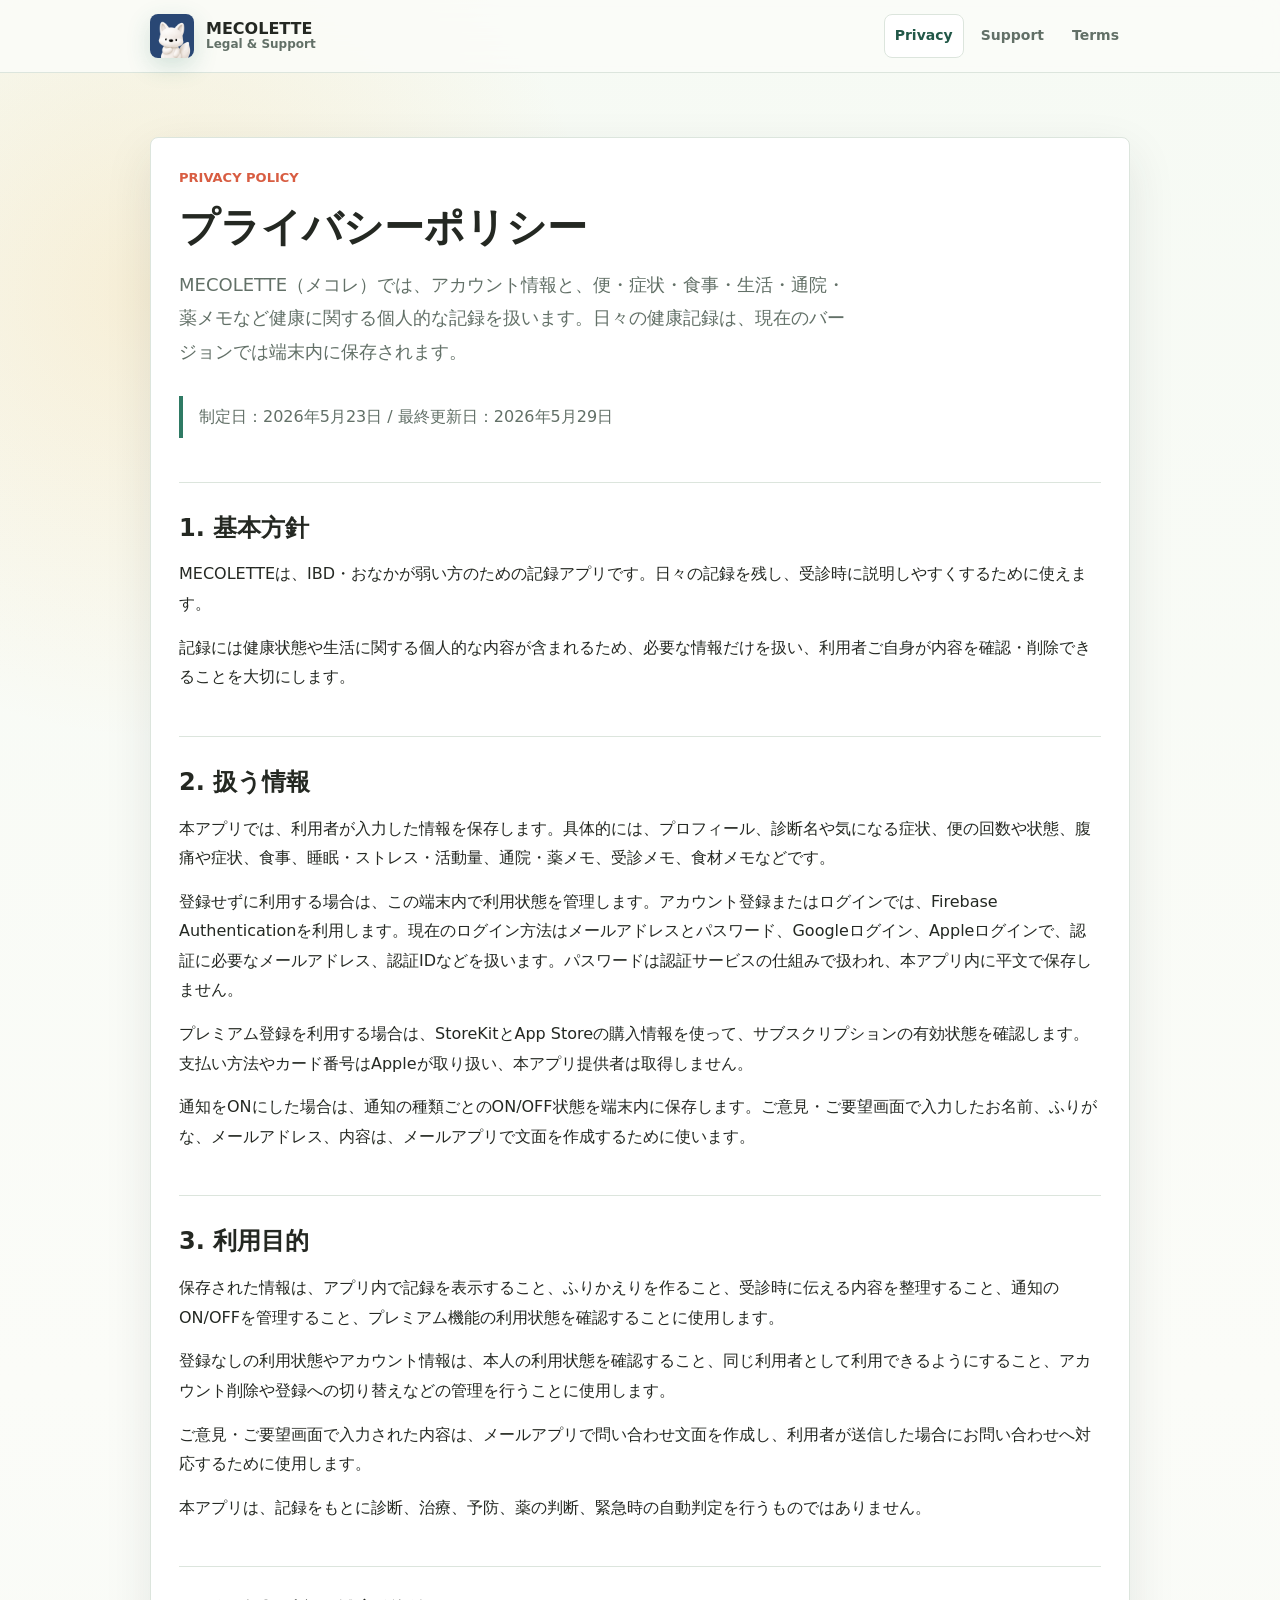
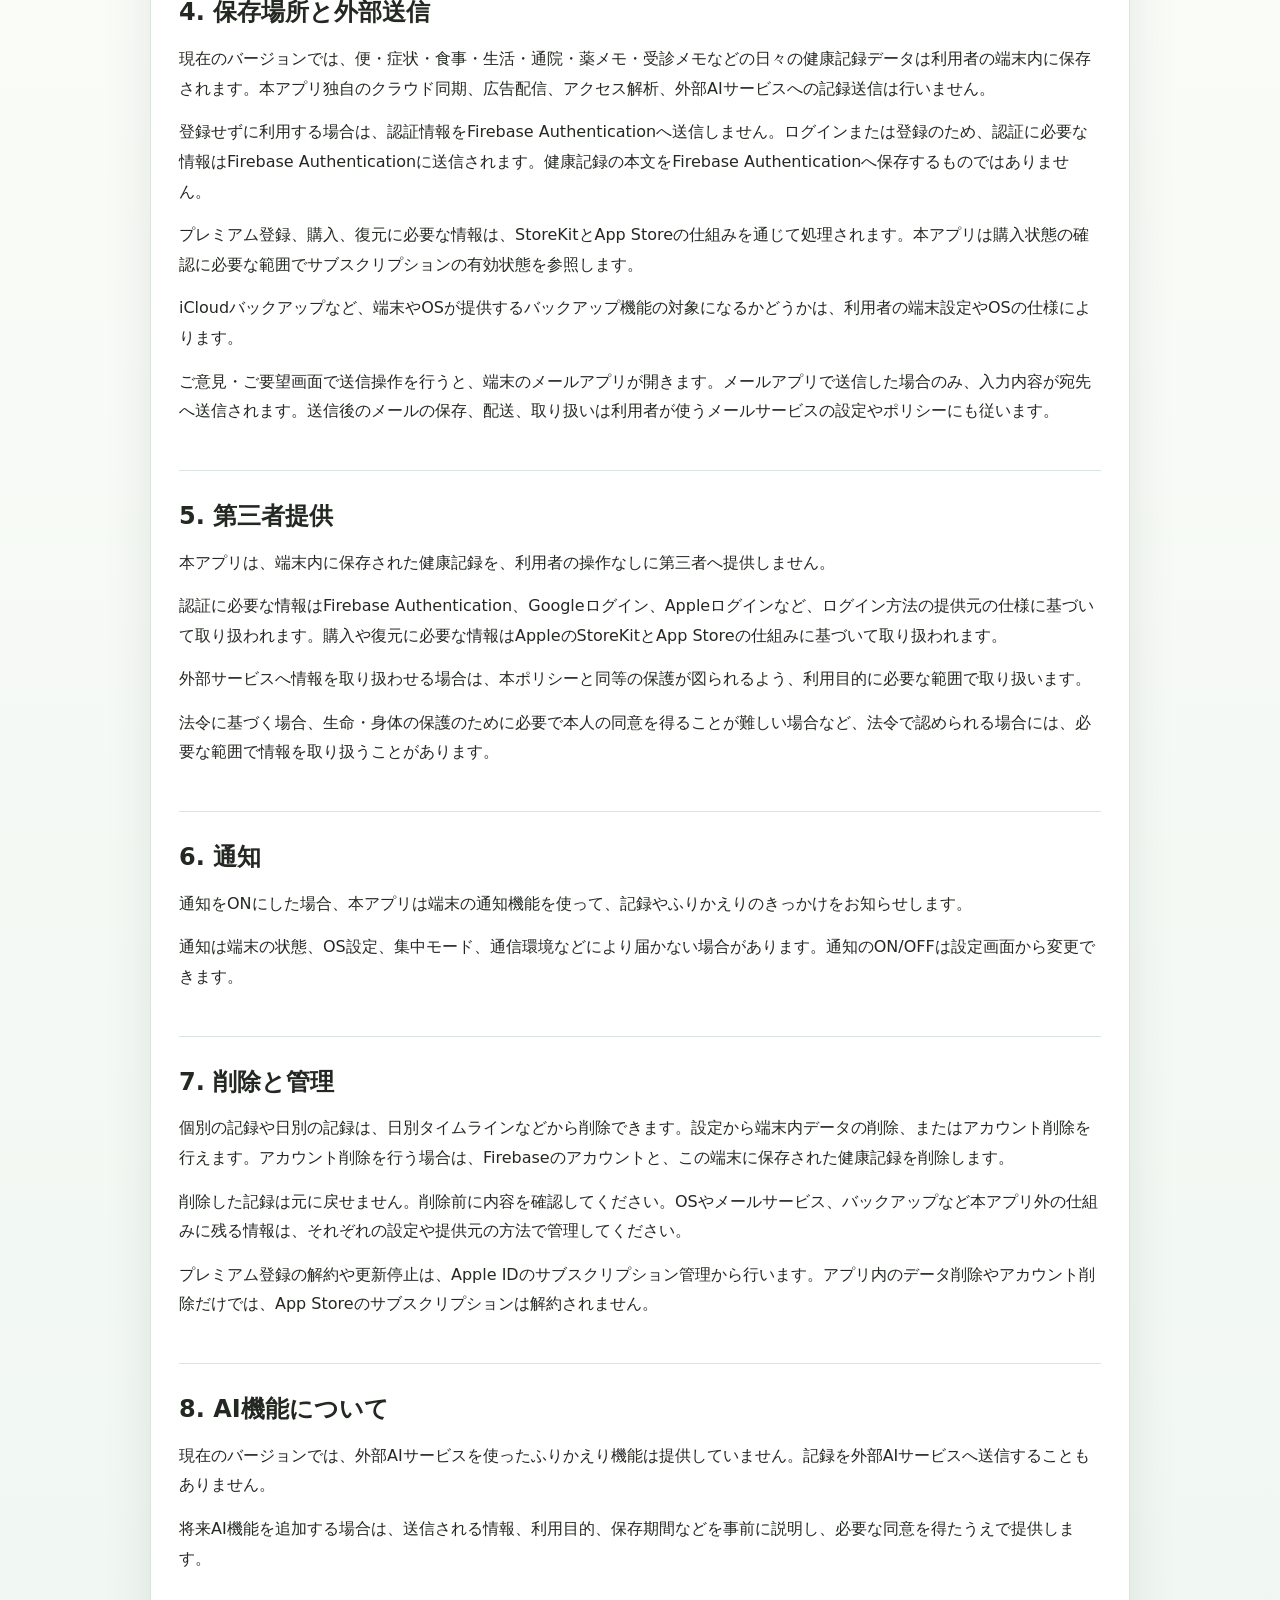
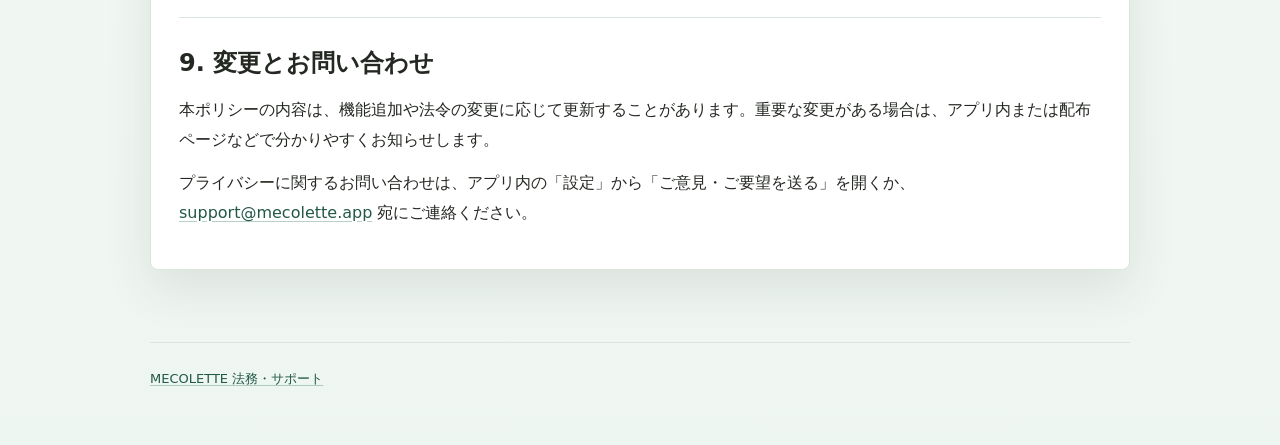
==== privacy/index.html @ 82820e7a "Add GitHub Pages legal site" ====
<!doctype html>
<html lang="ja">
  <head>
    <meta charset="utf-8">
    <meta name="viewport" content="width=device-width, initial-scale=1">
    <title>プライバシーポリシー | MECOLETTE</title>
    <meta name="description" content="MECOLETTEのプライバシーポリシーです。">
    <link rel="icon" href="../assets/app-icon.png">
    <link rel="apple-touch-icon" href="../assets/app-icon.png">
    <link rel="stylesheet" href="../assets/styles.css">
  </head>
  <body>
    <header class="site-header">
      <div class="site-header__inner">
        <a class="brand" href="../" aria-label="MECOLETTE 法務・サポート トップ">
          <img class="brand__icon" src="../assets/app-icon.png" alt="" width="44" height="44">
          <span class="brand__name">
            <span>MECOLETTE</span>
            <span class="brand__sub">Legal & Support</span>
          </span>
        </a>
        <nav class="nav" aria-label="主要ページ">
          <a href="../privacy/" aria-current="page">Privacy</a>
          <a href="../support/">Support</a>
          <a href="../terms/">Terms</a>
        </nav>
      </div>
    </header>

    <main class="page">
      <article class="panel">
        <p class="eyebrow">Privacy Policy</p>
        <h1>プライバシーポリシー</h1>
        <p class="lead">MECOLETTE（メコレ）では、アカウント情報と、便・症状・食事・生活・通院・薬メモなど健康に関する個人的な記録を扱います。日々の健康記録は、現在のバージョンでは端末内に保存されます。</p>
        <p class="meta">制定日：2026年5月23日 / 最終更新日：2026年5月29日</p>

        <h2>1. 基本方針</h2>
        <p>MECOLETTEは、IBD・おなかが弱い方のための記録アプリです。日々の記録を残し、受診時に説明しやすくするために使えます。</p>
        <p>記録には健康状態や生活に関する個人的な内容が含まれるため、必要な情報だけを扱い、利用者ご自身が内容を確認・削除できることを大切にします。</p>

        <h2>2. 扱う情報</h2>
        <p>本アプリでは、利用者が入力した情報を保存します。具体的には、プロフィール、診断名や気になる症状、便の回数や状態、腹痛や症状、食事、睡眠・ストレス・活動量、通院・薬メモ、受診メモ、食材メモなどです。</p>
        <p>登録せずに利用する場合は、この端末内で利用状態を管理します。アカウント登録またはログインでは、Firebase Authenticationを利用します。現在のログイン方法はメールアドレスとパスワード、Googleログイン、Appleログインで、認証に必要なメールアドレス、認証IDなどを扱います。パスワードは認証サービスの仕組みで扱われ、本アプリ内に平文で保存しません。</p>
        <p>プレミアム登録を利用する場合は、StoreKitとApp Storeの購入情報を使って、サブスクリプションの有効状態を確認します。支払い方法やカード番号はAppleが取り扱い、本アプリ提供者は取得しません。</p>
        <p>通知をONにした場合は、通知の種類ごとのON/OFF状態を端末内に保存します。ご意見・ご要望画面で入力したお名前、ふりがな、メールアドレス、内容は、メールアプリで文面を作成するために使います。</p>

        <h2>3. 利用目的</h2>
        <p>保存された情報は、アプリ内で記録を表示すること、ふりかえりを作ること、受診時に伝える内容を整理すること、通知のON/OFFを管理すること、プレミアム機能の利用状態を確認することに使用します。</p>
        <p>登録なしの利用状態やアカウント情報は、本人の利用状態を確認すること、同じ利用者として利用できるようにすること、アカウント削除や登録への切り替えなどの管理を行うことに使用します。</p>
        <p>ご意見・ご要望画面で入力された内容は、メールアプリで問い合わせ文面を作成し、利用者が送信した場合にお問い合わせへ対応するために使用します。</p>
        <p>本アプリは、記録をもとに診断、治療、予防、薬の判断、緊急時の自動判定を行うものではありません。</p>

        <h2>4. 保存場所と外部送信</h2>
        <p>現在のバージョンでは、便・症状・食事・生活・通院・薬メモ・受診メモなどの日々の健康記録データは利用者の端末内に保存されます。本アプリ独自のクラウド同期、広告配信、アクセス解析、外部AIサービスへの記録送信は行いません。</p>
        <p>登録せずに利用する場合は、認証情報をFirebase Authenticationへ送信しません。ログインまたは登録のため、認証に必要な情報はFirebase Authenticationに送信されます。健康記録の本文をFirebase Authenticationへ保存するものではありません。</p>
        <p>プレミアム登録、購入、復元に必要な情報は、StoreKitとApp Storeの仕組みを通じて処理されます。本アプリは購入状態の確認に必要な範囲でサブスクリプションの有効状態を参照します。</p>
        <p>iCloudバックアップなど、端末やOSが提供するバックアップ機能の対象になるかどうかは、利用者の端末設定やOSの仕様によります。</p>
        <p>ご意見・ご要望画面で送信操作を行うと、端末のメールアプリが開きます。メールアプリで送信した場合のみ、入力内容が宛先へ送信されます。送信後のメールの保存、配送、取り扱いは利用者が使うメールサービスの設定やポリシーにも従います。</p>

        <h2>5. 第三者提供</h2>
        <p>本アプリは、端末内に保存された健康記録を、利用者の操作なしに第三者へ提供しません。</p>
        <p>認証に必要な情報はFirebase Authentication、Googleログイン、Appleログインなど、ログイン方法の提供元の仕様に基づいて取り扱われます。購入や復元に必要な情報はAppleのStoreKitとApp Storeの仕組みに基づいて取り扱われます。</p>
        <p>外部サービスへ情報を取り扱わせる場合は、本ポリシーと同等の保護が図られるよう、利用目的に必要な範囲で取り扱います。</p>
        <p>法令に基づく場合、生命・身体の保護のために必要で本人の同意を得ることが難しい場合など、法令で認められる場合には、必要な範囲で情報を取り扱うことがあります。</p>

        <h2>6. 通知</h2>
        <p>通知をONにした場合、本アプリは端末の通知機能を使って、記録やふりかえりのきっかけをお知らせします。</p>
        <p>通知は端末の状態、OS設定、集中モード、通信環境などにより届かない場合があります。通知のON/OFFは設定画面から変更できます。</p>

        <h2>7. 削除と管理</h2>
        <p>個別の記録や日別の記録は、日別タイムラインなどから削除できます。設定から端末内データの削除、またはアカウント削除を行えます。アカウント削除を行う場合は、Firebaseのアカウントと、この端末に保存された健康記録を削除します。</p>
        <p>削除した記録は元に戻せません。削除前に内容を確認してください。OSやメールサービス、バックアップなど本アプリ外の仕組みに残る情報は、それぞれの設定や提供元の方法で管理してください。</p>
        <p>プレミアム登録の解約や更新停止は、Apple IDのサブスクリプション管理から行います。アプリ内のデータ削除やアカウント削除だけでは、App Storeのサブスクリプションは解約されません。</p>

        <h2>8. AI機能について</h2>
        <p>現在のバージョンでは、外部AIサービスを使ったふりかえり機能は提供していません。記録を外部AIサービスへ送信することもありません。</p>
        <p>将来AI機能を追加する場合は、送信される情報、利用目的、保存期間などを事前に説明し、必要な同意を得たうえで提供します。</p>

        <h2>9. 変更とお問い合わせ</h2>
        <p>本ポリシーの内容は、機能追加や法令の変更に応じて更新することがあります。重要な変更がある場合は、アプリ内または配布ページなどで分かりやすくお知らせします。</p>
        <p>プライバシーに関するお問い合わせは、アプリ内の「設定」から「ご意見・ご要望を送る」を開くか、<a href="mailto:support@mecolette.app">support@mecolette.app</a> 宛にご連絡ください。</p>
      </article>
    </main>

    <footer class="site-footer">
      <p><a href="../">MECOLETTE 法務・サポート</a></p>
    </footer>
  </body>
</html>
---- assets/styles.css ----
:root {
  color-scheme: light;
  --ink: #242822;
  --muted: #627067;
  --paper: #fbfcf8;
  --panel: #ffffff;
  --line: #dce5dd;
  --brand: #2f7a64;
  --brand-dark: #225848;
  --accent: #d85d42;
  --sun: #f5b84b;
  --shadow: 0 18px 48px rgba(35, 53, 45, 0.1);
  --radius: 8px;
}

* {
  box-sizing: border-box;
}

html {
  scroll-behavior: smooth;
}

body {
  margin: 0;
  background:
    radial-gradient(circle at 12% 8%, rgba(245, 184, 75, 0.18), transparent 28rem),
    linear-gradient(180deg, #f6faf4 0%, var(--paper) 38%, #eef6f1 100%);
  color: var(--ink);
  font-family: ui-rounded, "Hiragino Sans", "Yu Gothic", "Yu Gothic UI", system-ui, sans-serif;
  font-size: 16px;
  line-height: 1.85;
  letter-spacing: 0;
}

a {
  color: var(--brand-dark);
  text-decoration-color: rgba(47, 122, 100, 0.35);
  text-underline-offset: 0.18em;
}

a:hover {
  color: var(--accent);
}

.site-header {
  border-bottom: 1px solid var(--line);
  background: rgba(251, 252, 248, 0.86);
  backdrop-filter: blur(16px);
  position: sticky;
  top: 0;
  z-index: 10;
}

.site-header__inner,
.page,
.site-footer {
  width: min(100% - 32px, 980px);
  margin: 0 auto;
}

.site-header__inner {
  display: flex;
  min-height: 72px;
  align-items: center;
  justify-content: space-between;
  gap: 24px;
}

.brand {
  display: inline-flex;
  align-items: center;
  gap: 12px;
  color: var(--ink);
  font-weight: 800;
  text-decoration: none;
}

.brand__icon {
  width: 44px;
  height: 44px;
  border-radius: var(--radius);
  box-shadow: 0 8px 24px rgba(47, 122, 100, 0.2);
}

.brand__name {
  display: grid;
  gap: 0;
  line-height: 1.15;
}

.brand__sub {
  color: var(--muted);
  font-size: 12px;
  font-weight: 700;
}

.nav {
  display: flex;
  flex-wrap: wrap;
  gap: 6px;
  justify-content: flex-end;
}

.nav a {
  border: 1px solid transparent;
  border-radius: var(--radius);
  color: var(--muted);
  font-size: 14px;
  font-weight: 700;
  padding: 8px 10px;
  text-decoration: none;
}

.nav a[aria-current="page"],
.nav a:hover {
  background: #ffffff;
  border-color: var(--line);
  color: var(--brand-dark);
}

.page {
  padding: 64px 0 72px;
}

.hero {
  display: grid;
  grid-template-columns: 1fr minmax(180px, 240px);
  gap: 32px;
  align-items: center;
  margin-bottom: 44px;
}

.eyebrow {
  color: var(--accent);
  font-size: 13px;
  font-weight: 800;
  margin: 0 0 12px;
  text-transform: uppercase;
}

h1 {
  color: var(--ink);
  font-size: 40px;
  line-height: 1.25;
  margin: 0 0 16px;
}

h2 {
  border-top: 1px solid var(--line);
  font-size: 24px;
  line-height: 1.45;
  margin: 44px 0 14px;
  padding-top: 28px;
}

h3 {
  font-size: 18px;
  margin: 28px 0 8px;
}

p {
  margin: 0 0 14px;
}

ul {
  margin: 0 0 18px;
  padding-left: 1.3em;
}

li + li {
  margin-top: 8px;
}

.lead {
  color: var(--muted);
  font-size: 18px;
  max-width: 42rem;
}

.hero__image {
  background: linear-gradient(135deg, #ffffff, #e8f4ec);
  border: 1px solid var(--line);
  border-radius: var(--radius);
  box-shadow: var(--shadow);
  display: grid;
  min-height: 240px;
  place-items: center;
}

.hero__image img {
  height: auto;
  width: min(74%, 180px);
}

.panel {
  background: var(--panel);
  border: 1px solid var(--line);
  border-radius: var(--radius);
  box-shadow: var(--shadow);
  padding: 28px;
}

.link-grid {
  display: grid;
  gap: 14px;
  grid-template-columns: repeat(3, minmax(0, 1fr));
  margin-top: 28px;
}

.link-tile {
  background: #ffffff;
  border: 1px solid var(--line);
  border-radius: var(--radius);
  color: var(--ink);
  display: block;
  min-height: 132px;
  padding: 20px;
  text-decoration: none;
}

.link-tile strong {
  display: block;
  font-size: 18px;
  margin-bottom: 8px;
}

.link-tile span {
  color: var(--muted);
  display: block;
  font-size: 14px;
}

.meta {
  border-left: 4px solid var(--brand);
  color: var(--muted);
  margin: 28px 0;
  padding: 6px 0 6px 16px;
}

.notice {
  background: #fff8e9;
  border: 1px solid #f2d798;
  border-radius: var(--radius);
  padding: 18px;
}

.site-footer {
  border-top: 1px solid var(--line);
  color: var(--muted);
  font-size: 13px;
  padding: 24px 0 40px;
}

@media (max-width: 760px) {
  .site-header__inner {
    align-items: flex-start;
    flex-direction: column;
    gap: 10px;
    padding: 14px 0;
  }

  .nav {
    justify-content: flex-start;
  }

  .page {
    padding-top: 40px;
  }

  .hero {
    grid-template-columns: 1fr;
  }

  .hero__image {
    min-height: 170px;
  }

  h1 {
    font-size: 32px;
  }

  .link-grid {
    grid-template-columns: 1fr;
  }

  .panel {
    padding: 22px;
  }
}
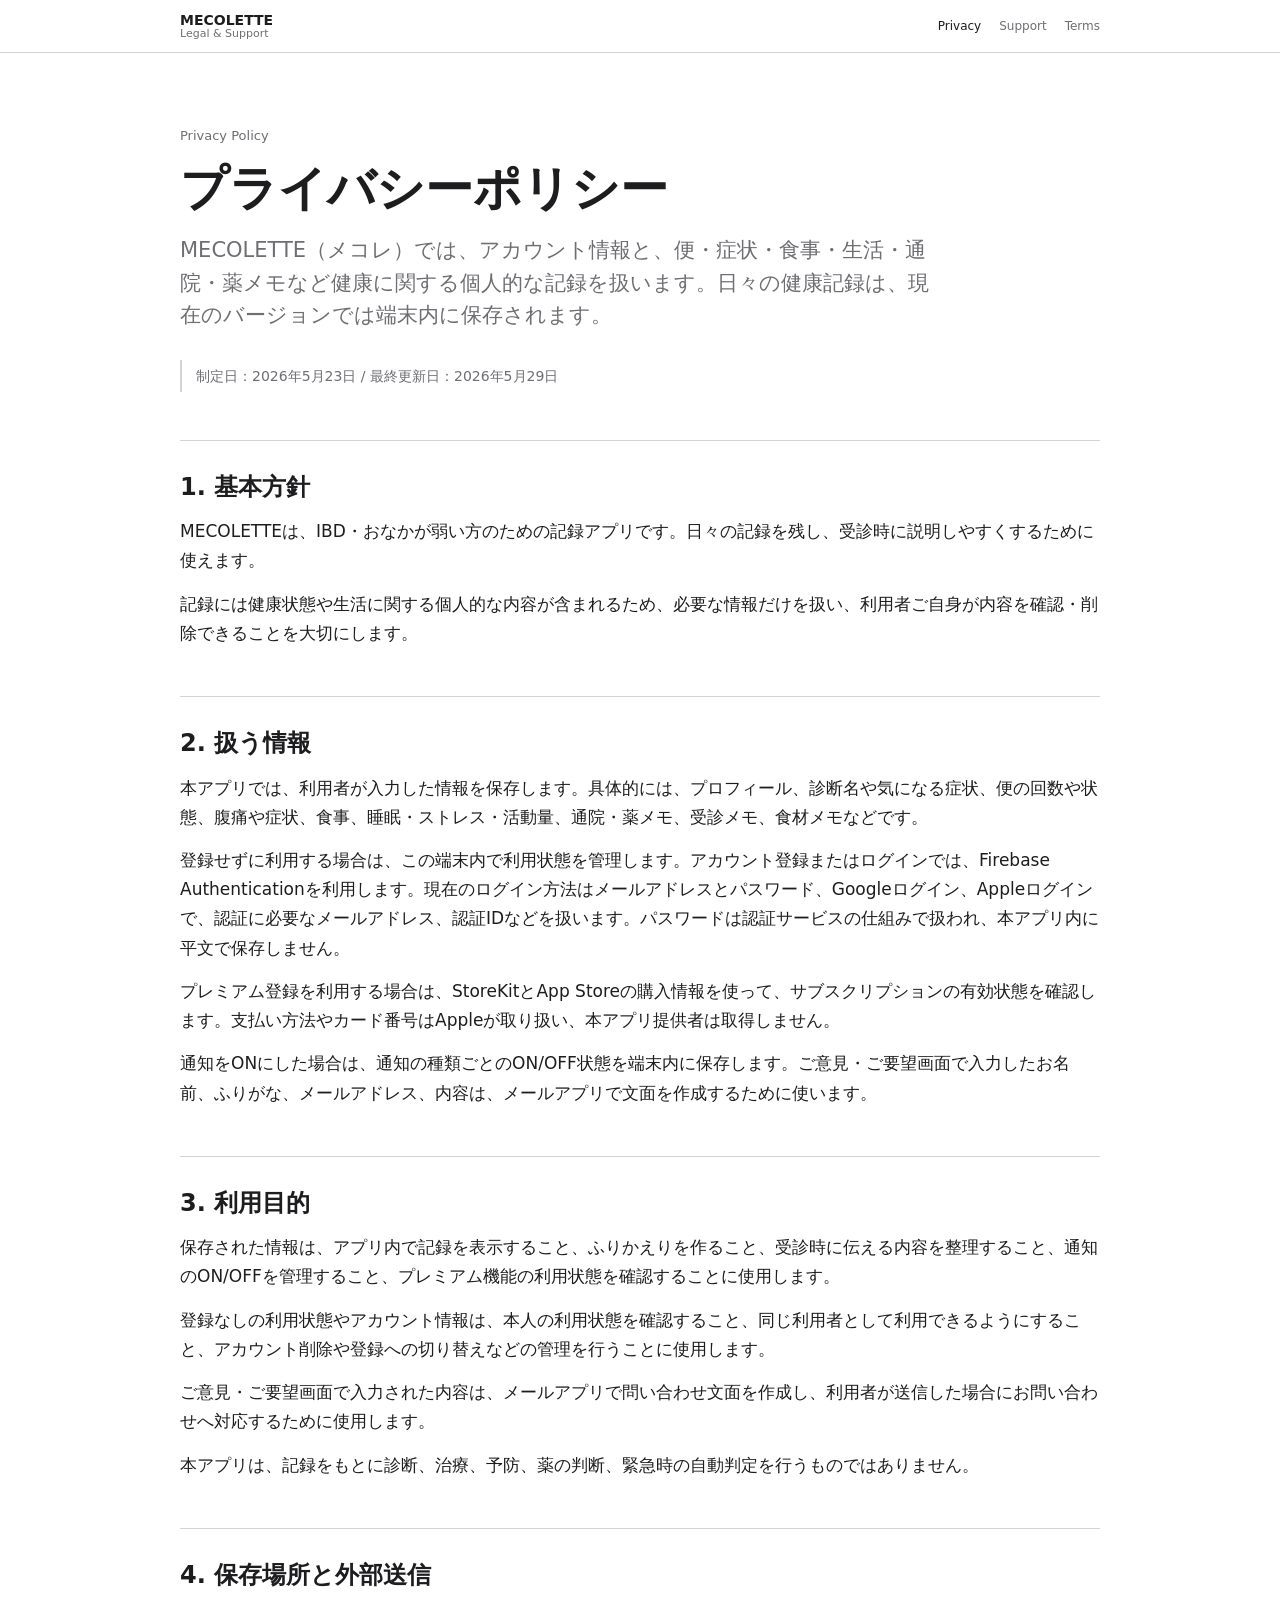
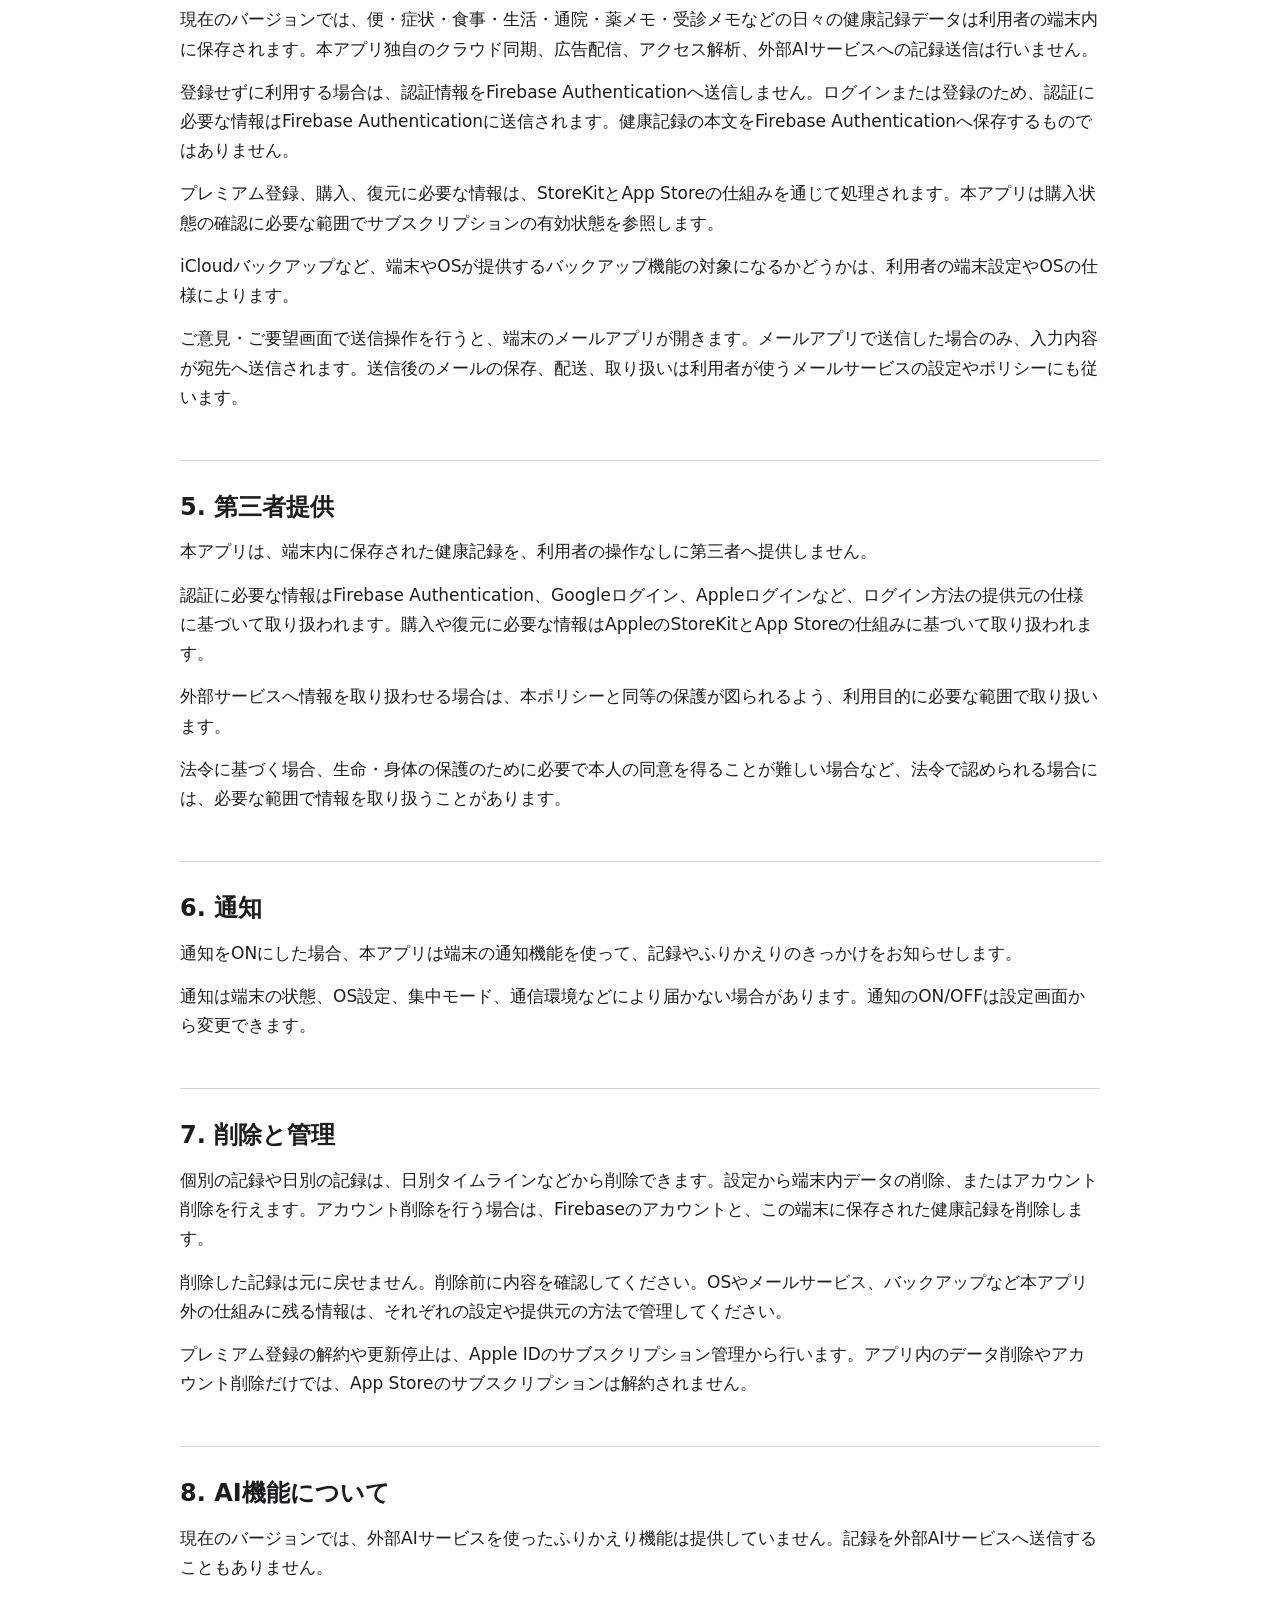
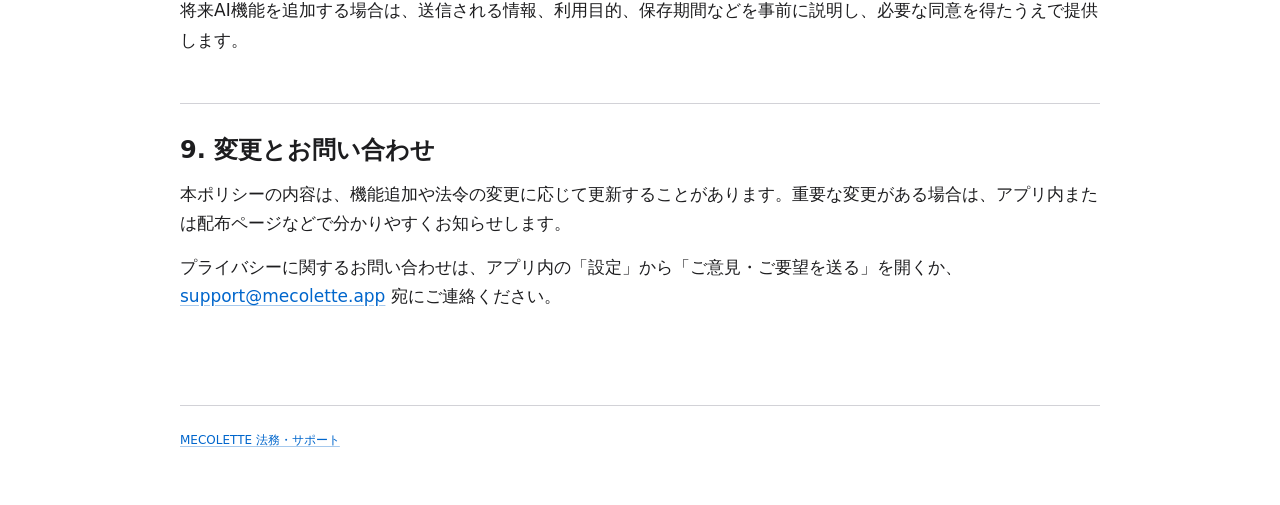
==== commit 4c7e8710: "Simplify legal site design" ====
--- a/privacy/index.html
+++ b/privacy/index.html
@@ -13,7 +13,6 @@
     <header class="site-header">
       <div class="site-header__inner">
         <a class="brand" href="../" aria-label="MECOLETTE 法務・サポート トップ">
-          <img class="brand__icon" src="../assets/app-icon.png" alt="" width="44" height="44">
           <span class="brand__name">
             <span>MECOLETTE</span>
             <span class="brand__sub">Legal & Support</span>
--- a/assets/styles.css
+++ b/assets/styles.css
@@ -1,16 +1,12 @@
 :root {
   color-scheme: light;
-  --ink: #242822;
-  --muted: #627067;
-  --paper: #fbfcf8;
-  --panel: #ffffff;
-  --line: #dce5dd;
-  --brand: #2f7a64;
-  --brand-dark: #225848;
-  --accent: #d85d42;
-  --sun: #f5b84b;
-  --shadow: 0 18px 48px rgba(35, 53, 45, 0.1);
-  --radius: 8px;
+  --ink: #1d1d1f;
+  --muted: #6e6e73;
+  --canvas: #ffffff;
+  --canvas-soft: #f5f5f7;
+  --line: #d2d2d7;
+  --link: #0066cc;
+  --radius: 12px;
 }
 
 * {
@@ -23,30 +19,28 @@
 
 body {
   margin: 0;
-  background:
-    radial-gradient(circle at 12% 8%, rgba(245, 184, 75, 0.18), transparent 28rem),
-    linear-gradient(180deg, #f6faf4 0%, var(--paper) 38%, #eef6f1 100%);
-  color: var(--ink);
-  font-family: ui-rounded, "Hiragino Sans", "Yu Gothic", "Yu Gothic UI", system-ui, sans-serif;
-  font-size: 16px;
-  line-height: 1.85;
+  background: var(--canvas);
+  color: var(--ink);
+  font-family: -apple-system, BlinkMacSystemFont, "Hiragino Sans", "Yu Gothic", "Yu Gothic UI", system-ui, sans-serif;
+  font-size: 17px;
+  line-height: 1.72;
   letter-spacing: 0;
 }
 
 a {
-  color: var(--brand-dark);
-  text-decoration-color: rgba(47, 122, 100, 0.35);
+  color: var(--link);
+  text-decoration-color: rgba(0, 102, 204, 0.35);
   text-underline-offset: 0.18em;
 }
 
 a:hover {
-  color: var(--accent);
+  text-decoration-color: currentColor;
 }
 
 .site-header {
   border-bottom: 1px solid var(--line);
-  background: rgba(251, 252, 248, 0.86);
-  backdrop-filter: blur(16px);
+  background: rgba(255, 255, 255, 0.88);
+  backdrop-filter: saturate(180%) blur(20px);
   position: sticky;
   top: 0;
   z-index: 10;
@@ -55,32 +49,26 @@
 .site-header__inner,
 .page,
 .site-footer {
-  width: min(100% - 32px, 980px);
+  width: min(100% - 40px, 920px);
   margin: 0 auto;
 }
 
 .site-header__inner {
   display: flex;
-  min-height: 72px;
+  min-height: 52px;
   align-items: center;
   justify-content: space-between;
-  gap: 24px;
+  gap: 20px;
 }
 
 .brand {
   display: inline-flex;
   align-items: center;
-  gap: 12px;
-  color: var(--ink);
-  font-weight: 800;
+  gap: 10px;
+  color: var(--ink);
+  font-size: 14px;
+  font-weight: 600;
   text-decoration: none;
-}
-
-.brand__icon {
-  width: 44px;
-  height: 44px;
-  border-radius: var(--radius);
-  box-shadow: 0 8px 24px rgba(47, 122, 100, 0.2);
 }
 
 .brand__name {
@@ -91,71 +79,66 @@
 
 .brand__sub {
   color: var(--muted);
-  font-size: 12px;
-  font-weight: 700;
+  font-size: 11px;
+  font-weight: 400;
 }
 
 .nav {
   display: flex;
   flex-wrap: wrap;
-  gap: 6px;
+  gap: 18px;
   justify-content: flex-end;
 }
 
 .nav a {
-  border: 1px solid transparent;
-  border-radius: var(--radius);
-  color: var(--muted);
-  font-size: 14px;
-  font-weight: 700;
-  padding: 8px 10px;
+  color: var(--muted);
+  font-size: 12px;
+  font-weight: 400;
+  padding: 6px 0;
   text-decoration: none;
 }
 
 .nav a[aria-current="page"],
 .nav a:hover {
-  background: #ffffff;
-  border-color: var(--line);
-  color: var(--brand-dark);
+  color: var(--ink);
 }
 
 .page {
-  padding: 64px 0 72px;
+  padding: 72px 0 80px;
 }
 
 .hero {
-  display: grid;
-  grid-template-columns: 1fr minmax(180px, 240px);
-  gap: 32px;
-  align-items: center;
-  margin-bottom: 44px;
+  margin-bottom: 56px;
+  max-width: 760px;
 }
 
 .eyebrow {
-  color: var(--accent);
+  color: var(--muted);
   font-size: 13px;
-  font-weight: 800;
-  margin: 0 0 12px;
-  text-transform: uppercase;
+  font-weight: 400;
+  margin: 0 0 14px;
 }
 
 h1 {
   color: var(--ink);
-  font-size: 40px;
-  line-height: 1.25;
-  margin: 0 0 16px;
+  font-size: 48px;
+  font-weight: 600;
+  line-height: 1.14;
+  margin: 0 0 18px;
 }
 
 h2 {
   border-top: 1px solid var(--line);
   font-size: 24px;
-  line-height: 1.45;
-  margin: 44px 0 14px;
-  padding-top: 28px;
+  font-weight: 600;
+  line-height: 1.35;
+  margin: 48px 0 14px;
+  padding-top: 30px;
 }
 
 h3 {
   font-size: 18px;
+  font-weight: 600;
   margin: 28px 0 8px;
 }
 
@@ -174,54 +157,50 @@
 
 .lead {
   color: var(--muted);
-  font-size: 18px;
-  max-width: 42rem;
-}
-
-.hero__image {
-  background: linear-gradient(135deg, #ffffff, #e8f4ec);
-  border: 1px solid var(--line);
-  border-radius: var(--radius);
-  box-shadow: var(--shadow);
-  display: grid;
-  min-height: 240px;
-  place-items: center;
-}
-
-.hero__image img {
-  height: auto;
-  width: min(74%, 180px);
+  font-size: 21px;
+  line-height: 1.55;
+  max-width: 48rem;
 }
 
 .panel {
-  background: var(--panel);
-  border: 1px solid var(--line);
-  border-radius: var(--radius);
-  box-shadow: var(--shadow);
-  padding: 28px;
+  background: transparent;
+  border: 0;
+  border-radius: 0;
+  padding: 0;
 }
 
 .link-grid {
   display: grid;
-  gap: 14px;
+  gap: 0;
   grid-template-columns: repeat(3, minmax(0, 1fr));
-  margin-top: 28px;
+  border-bottom: 1px solid var(--line);
+  border-top: 1px solid var(--line);
+  margin: 40px 0 56px;
 }
 
 .link-tile {
-  background: #ffffff;
-  border: 1px solid var(--line);
-  border-radius: var(--radius);
+  background: transparent;
+  border-right: 1px solid var(--line);
   color: var(--ink);
   display: block;
-  min-height: 132px;
-  padding: 20px;
+  min-height: 136px;
+  padding: 22px 24px 24px 0;
   text-decoration: none;
+}
+
+.link-tile:last-child {
+  border-right: 0;
+  padding-left: 24px;
+}
+
+.link-tile + .link-tile {
+  padding-left: 24px;
 }
 
 .link-tile strong {
   display: block;
   font-size: 18px;
+  font-weight: 600;
   margin-bottom: 8px;
 }
 
@@ -229,26 +208,28 @@
   color: var(--muted);
   display: block;
   font-size: 14px;
+  line-height: 1.55;
 }
 
 .meta {
-  border-left: 4px solid var(--brand);
-  color: var(--muted);
-  margin: 28px 0;
-  padding: 6px 0 6px 16px;
+  border-left: 2px solid var(--line);
+  color: var(--muted);
+  font-size: 14px;
+  margin: 28px 0 36px;
+  padding: 4px 0 4px 14px;
 }
 
 .notice {
-  background: #fff8e9;
-  border: 1px solid #f2d798;
+  background: var(--canvas-soft);
+  border: 1px solid var(--line);
   border-radius: var(--radius);
-  padding: 18px;
+  padding: 20px 22px;
 }
 
 .site-footer {
   border-top: 1px solid var(--line);
   color: var(--muted);
-  font-size: 13px;
+  font-size: 12px;
   padding: 24px 0 40px;
 }
 
@@ -265,26 +246,40 @@
   }
 
   .page {
-    padding-top: 40px;
+    padding: 48px 0 64px;
   }
 
   .hero {
-    grid-template-columns: 1fr;
-  }
-
-  .hero__image {
-    min-height: 170px;
+    margin-bottom: 40px;
   }
 
   h1 {
-    font-size: 32px;
+    font-size: 34px;
+  }
+
+  .lead {
+    font-size: 18px;
   }
 
   .link-grid {
     grid-template-columns: 1fr;
+    margin-bottom: 44px;
+  }
+
+  .link-tile,
+  .link-tile + .link-tile,
+  .link-tile:last-child {
+    border-right: 0;
+    border-top: 1px solid var(--line);
+    min-height: auto;
+    padding: 20px 0;
+  }
+
+  .link-tile:first-child {
+    border-top: 0;
   }
 
   .panel {
-    padding: 22px;
-  }
-}
+    padding: 0;
+  }
+}
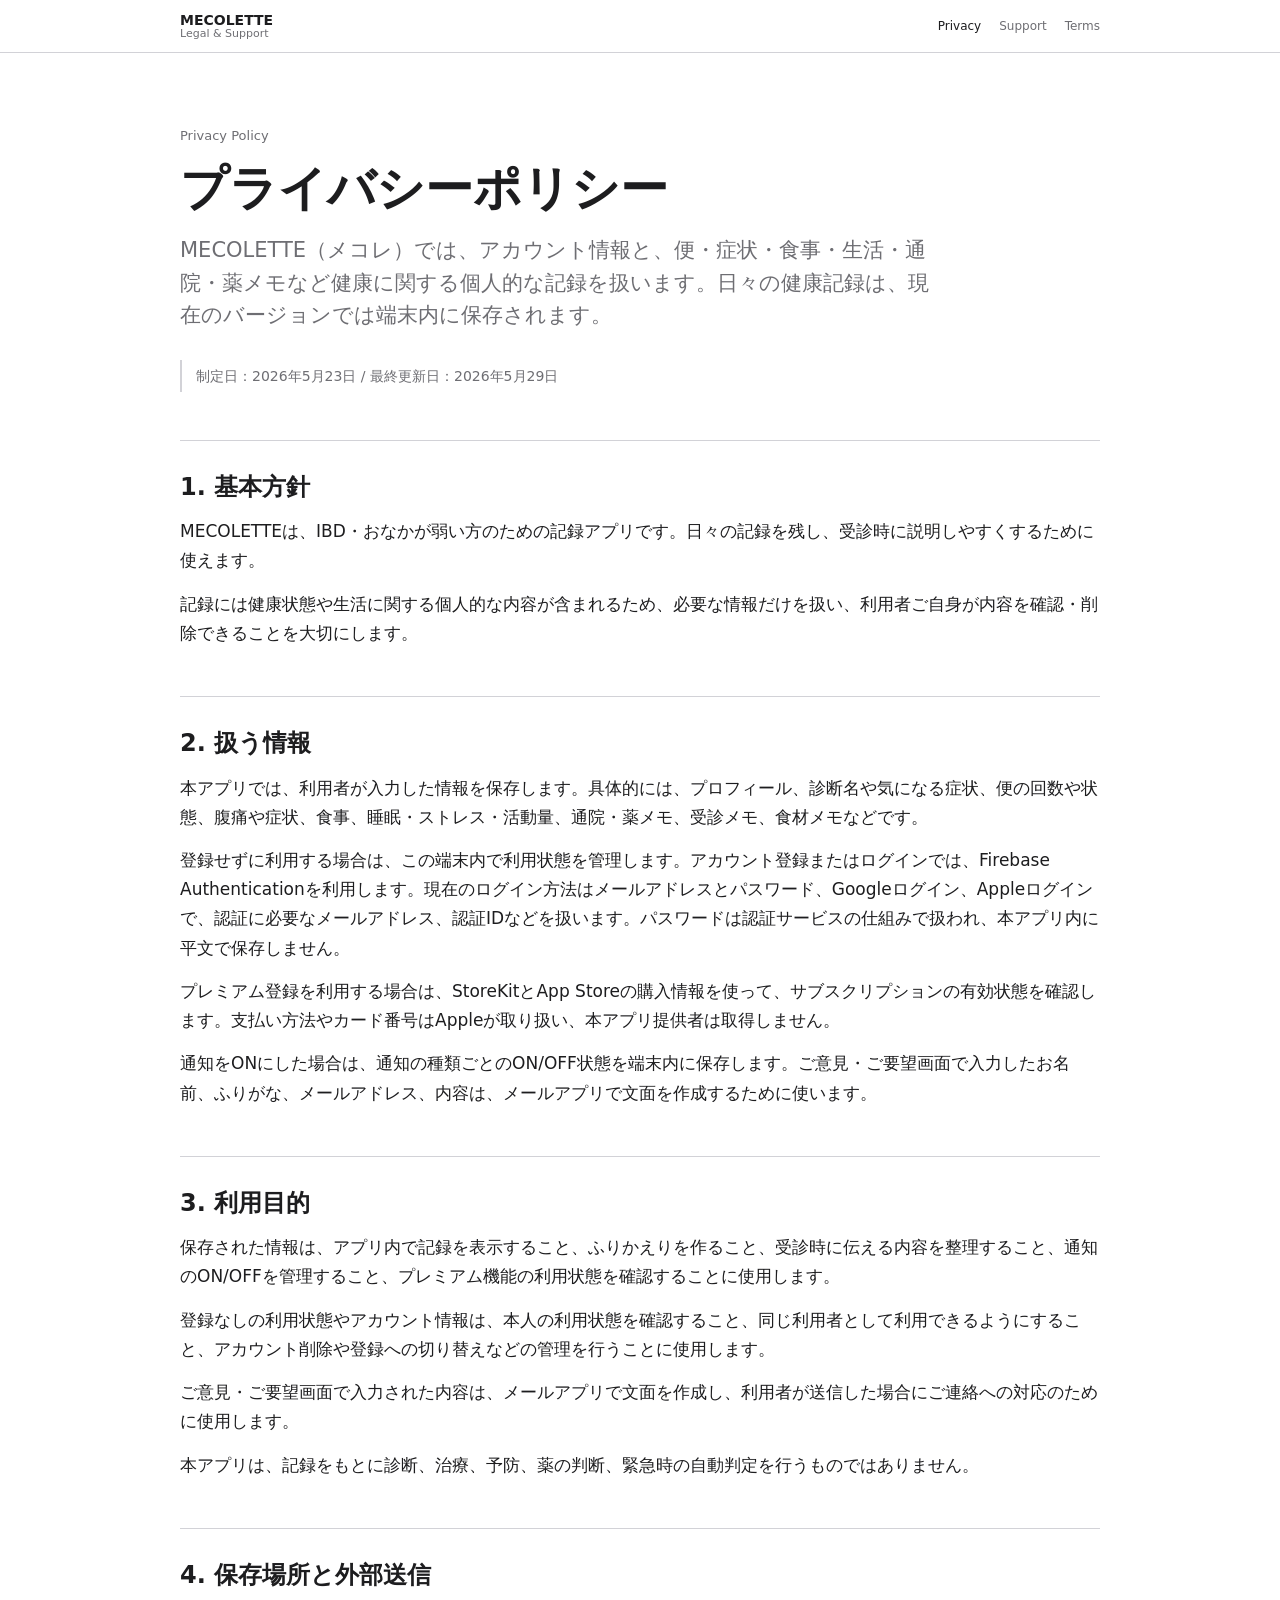
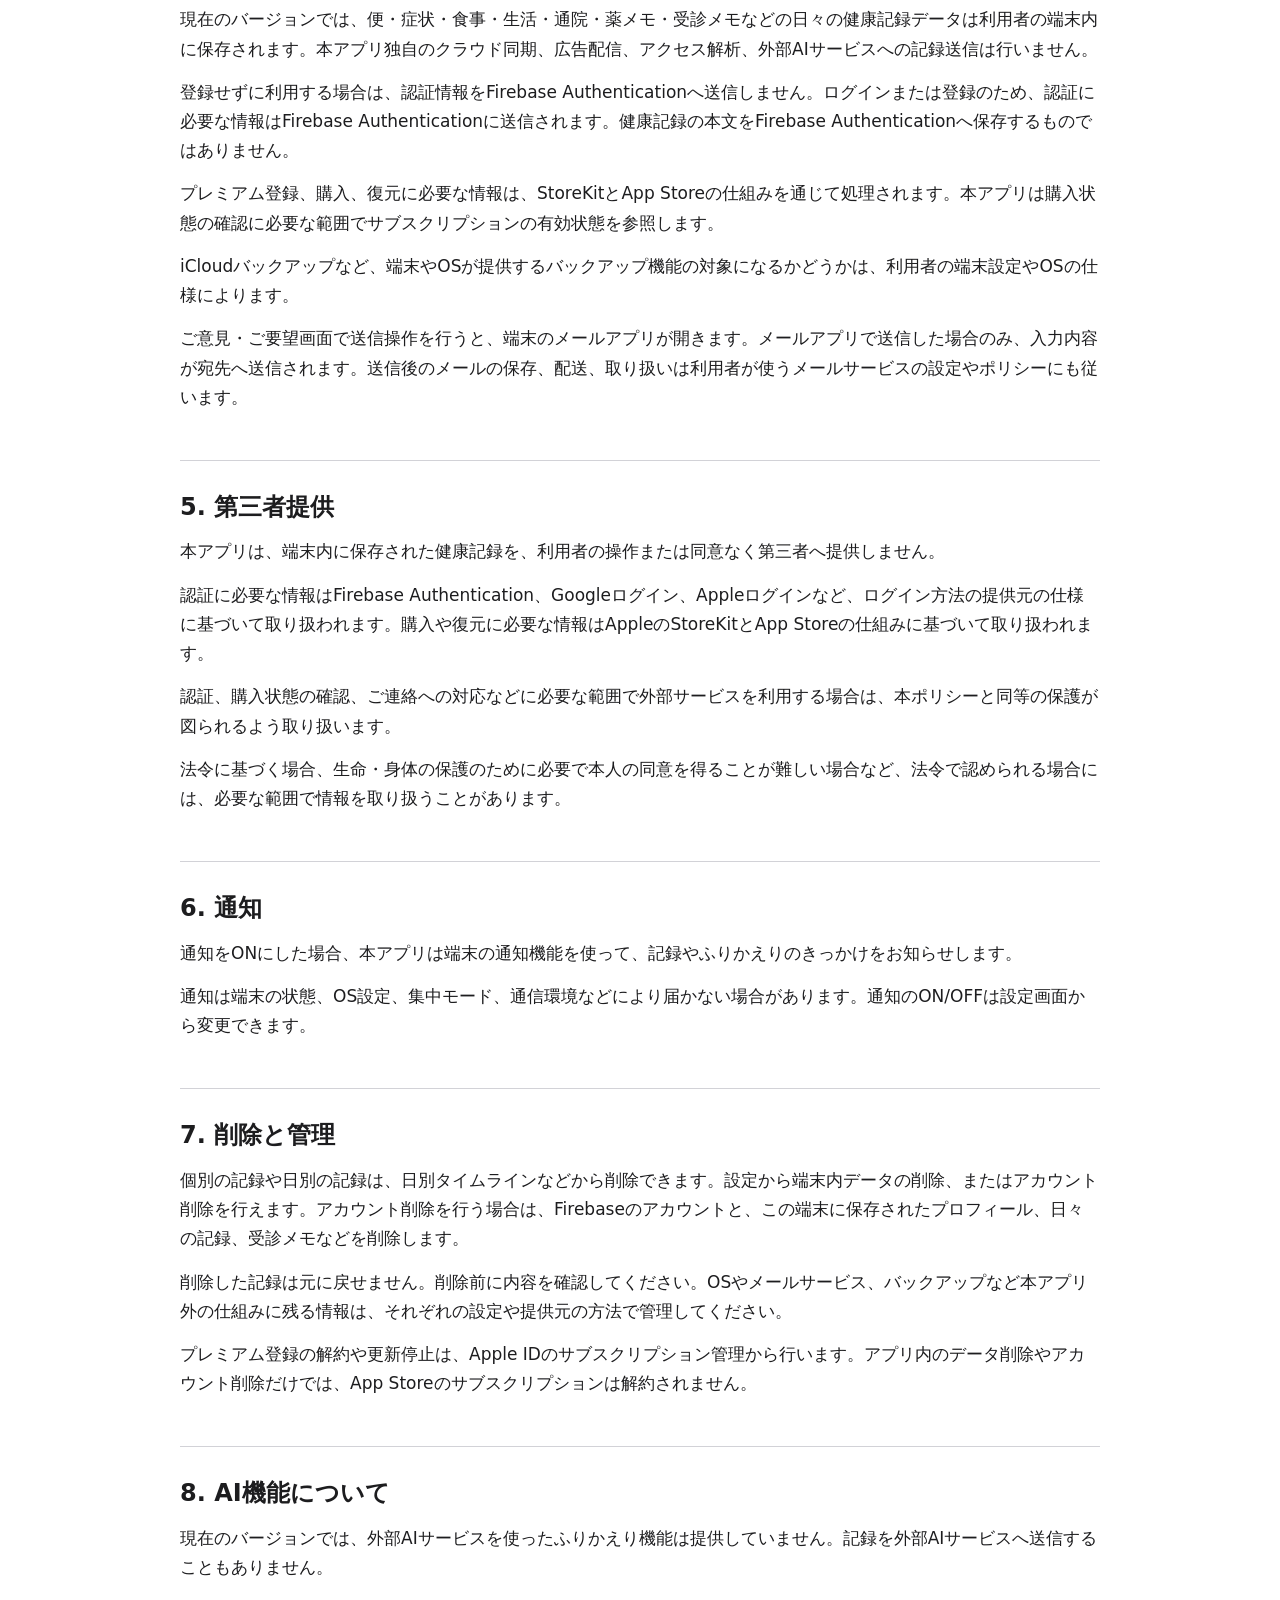
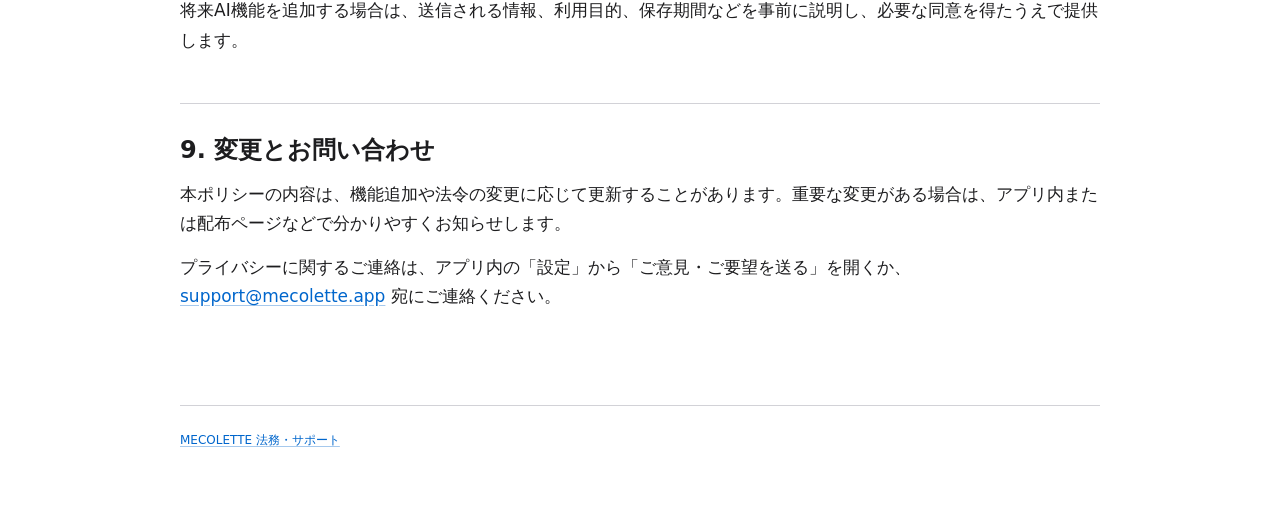
==== commit 44a56d20: "Refine legal page copy" ====
--- a/privacy/index.html
+++ b/privacy/index.html
@@ -46,7 +46,7 @@
         <h2>3. 利用目的</h2>
         <p>保存された情報は、アプリ内で記録を表示すること、ふりかえりを作ること、受診時に伝える内容を整理すること、通知のON/OFFを管理すること、プレミアム機能の利用状態を確認することに使用します。</p>
         <p>登録なしの利用状態やアカウント情報は、本人の利用状態を確認すること、同じ利用者として利用できるようにすること、アカウント削除や登録への切り替えなどの管理を行うことに使用します。</p>
-        <p>ご意見・ご要望画面で入力された内容は、メールアプリで問い合わせ文面を作成し、利用者が送信した場合にお問い合わせへ対応するために使用します。</p>
+        <p>ご意見・ご要望画面で入力された内容は、メールアプリで文面を作成し、利用者が送信した場合にご連絡への対応のために使用します。</p>
         <p>本アプリは、記録をもとに診断、治療、予防、薬の判断、緊急時の自動判定を行うものではありません。</p>
 
         <h2>4. 保存場所と外部送信</h2>
@@ -57,9 +57,9 @@
         <p>ご意見・ご要望画面で送信操作を行うと、端末のメールアプリが開きます。メールアプリで送信した場合のみ、入力内容が宛先へ送信されます。送信後のメールの保存、配送、取り扱いは利用者が使うメールサービスの設定やポリシーにも従います。</p>
 
         <h2>5. 第三者提供</h2>
-        <p>本アプリは、端末内に保存された健康記録を、利用者の操作なしに第三者へ提供しません。</p>
+        <p>本アプリは、端末内に保存された健康記録を、利用者の操作または同意なく第三者へ提供しません。</p>
         <p>認証に必要な情報はFirebase Authentication、Googleログイン、Appleログインなど、ログイン方法の提供元の仕様に基づいて取り扱われます。購入や復元に必要な情報はAppleのStoreKitとApp Storeの仕組みに基づいて取り扱われます。</p>
-        <p>外部サービスへ情報を取り扱わせる場合は、本ポリシーと同等の保護が図られるよう、利用目的に必要な範囲で取り扱います。</p>
+        <p>認証、購入状態の確認、ご連絡への対応などに必要な範囲で外部サービスを利用する場合は、本ポリシーと同等の保護が図られるよう取り扱います。</p>
         <p>法令に基づく場合、生命・身体の保護のために必要で本人の同意を得ることが難しい場合など、法令で認められる場合には、必要な範囲で情報を取り扱うことがあります。</p>
 
         <h2>6. 通知</h2>
@@ -67,7 +67,7 @@
         <p>通知は端末の状態、OS設定、集中モード、通信環境などにより届かない場合があります。通知のON/OFFは設定画面から変更できます。</p>
 
         <h2>7. 削除と管理</h2>
-        <p>個別の記録や日別の記録は、日別タイムラインなどから削除できます。設定から端末内データの削除、またはアカウント削除を行えます。アカウント削除を行う場合は、Firebaseのアカウントと、この端末に保存された健康記録を削除します。</p>
+        <p>個別の記録や日別の記録は、日別タイムラインなどから削除できます。設定から端末内データの削除、またはアカウント削除を行えます。アカウント削除を行う場合は、Firebaseのアカウントと、この端末に保存されたプロフィール、日々の記録、受診メモなどを削除します。</p>
         <p>削除した記録は元に戻せません。削除前に内容を確認してください。OSやメールサービス、バックアップなど本アプリ外の仕組みに残る情報は、それぞれの設定や提供元の方法で管理してください。</p>
         <p>プレミアム登録の解約や更新停止は、Apple IDのサブスクリプション管理から行います。アプリ内のデータ削除やアカウント削除だけでは、App Storeのサブスクリプションは解約されません。</p>
 
@@ -77,7 +77,7 @@
 
         <h2>9. 変更とお問い合わせ</h2>
         <p>本ポリシーの内容は、機能追加や法令の変更に応じて更新することがあります。重要な変更がある場合は、アプリ内または配布ページなどで分かりやすくお知らせします。</p>
-        <p>プライバシーに関するお問い合わせは、アプリ内の「設定」から「ご意見・ご要望を送る」を開くか、<a href="mailto:support@mecolette.app">support@mecolette.app</a> 宛にご連絡ください。</p>
+        <p>プライバシーに関するご連絡は、アプリ内の「設定」から「ご意見・ご要望を送る」を開くか、<a href="mailto:support@mecolette.app">support@mecolette.app</a> 宛にご連絡ください。</p>
       </article>
     </main>
 
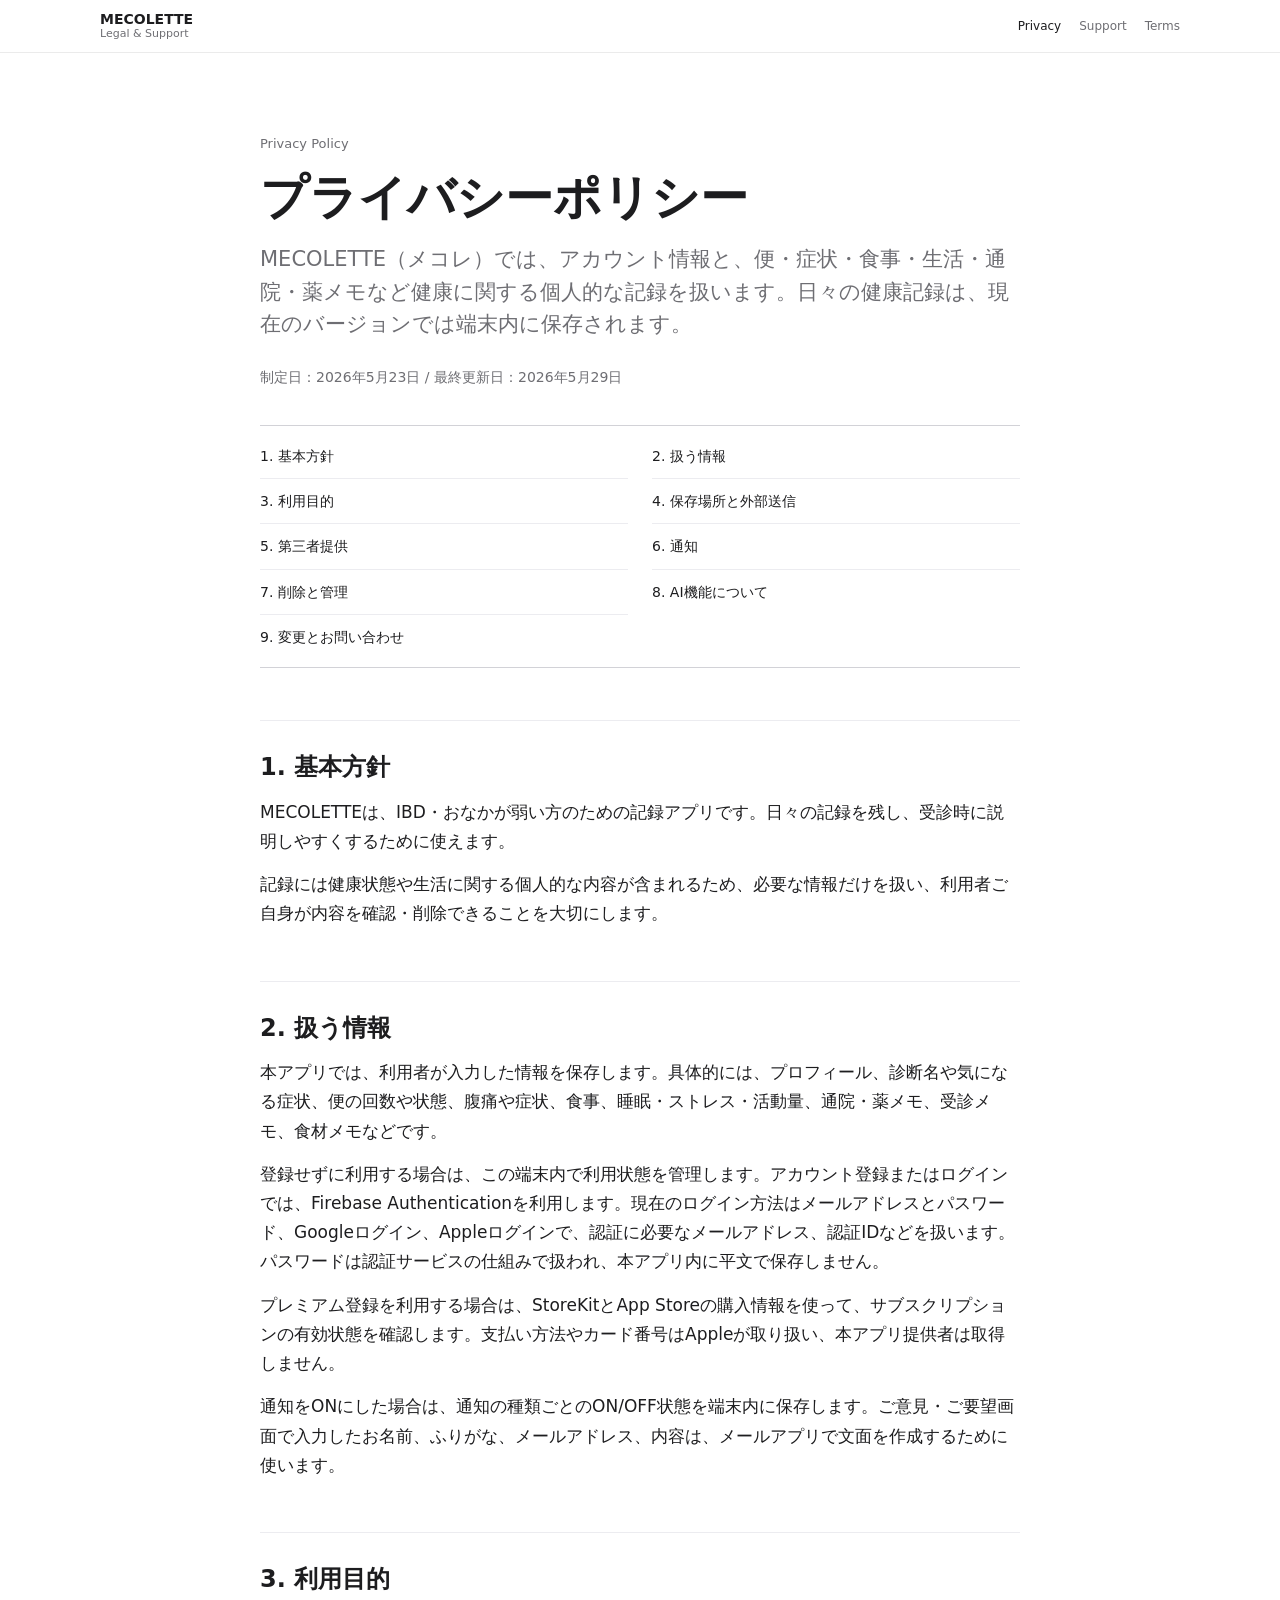
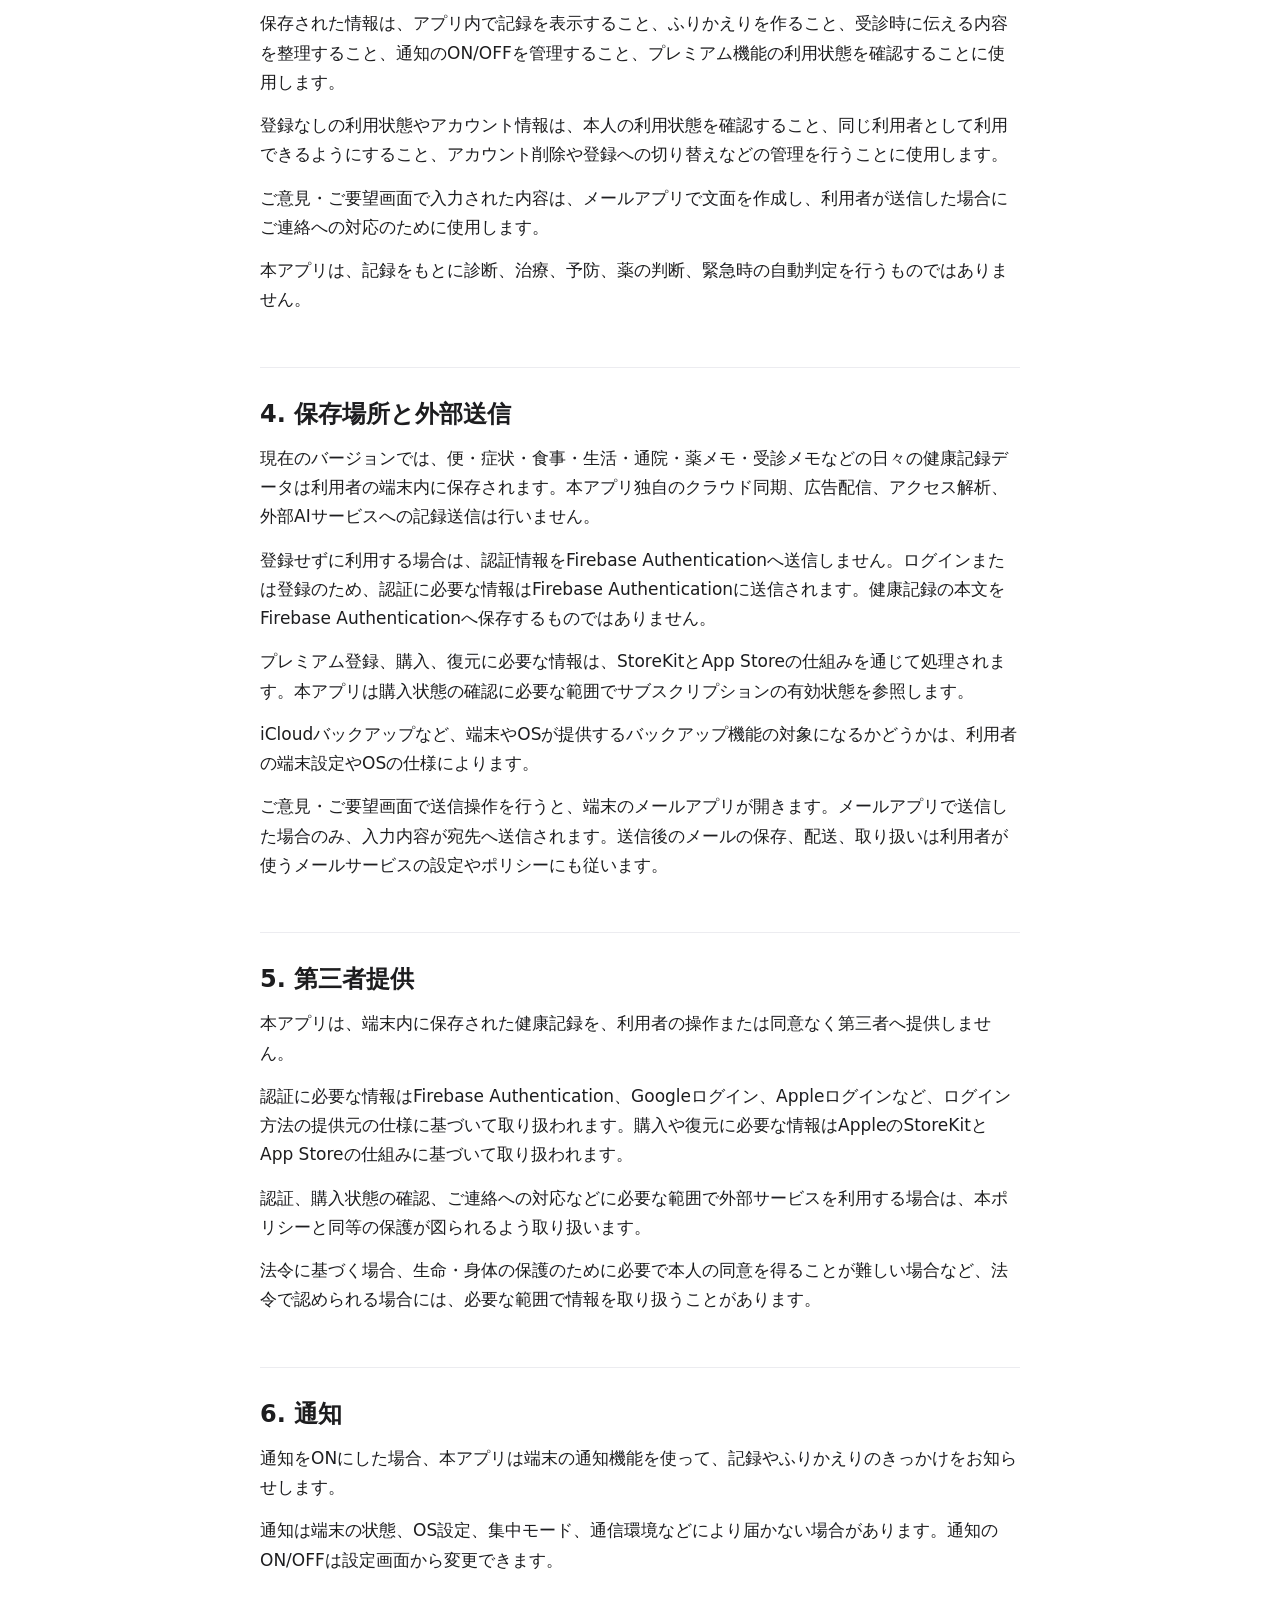
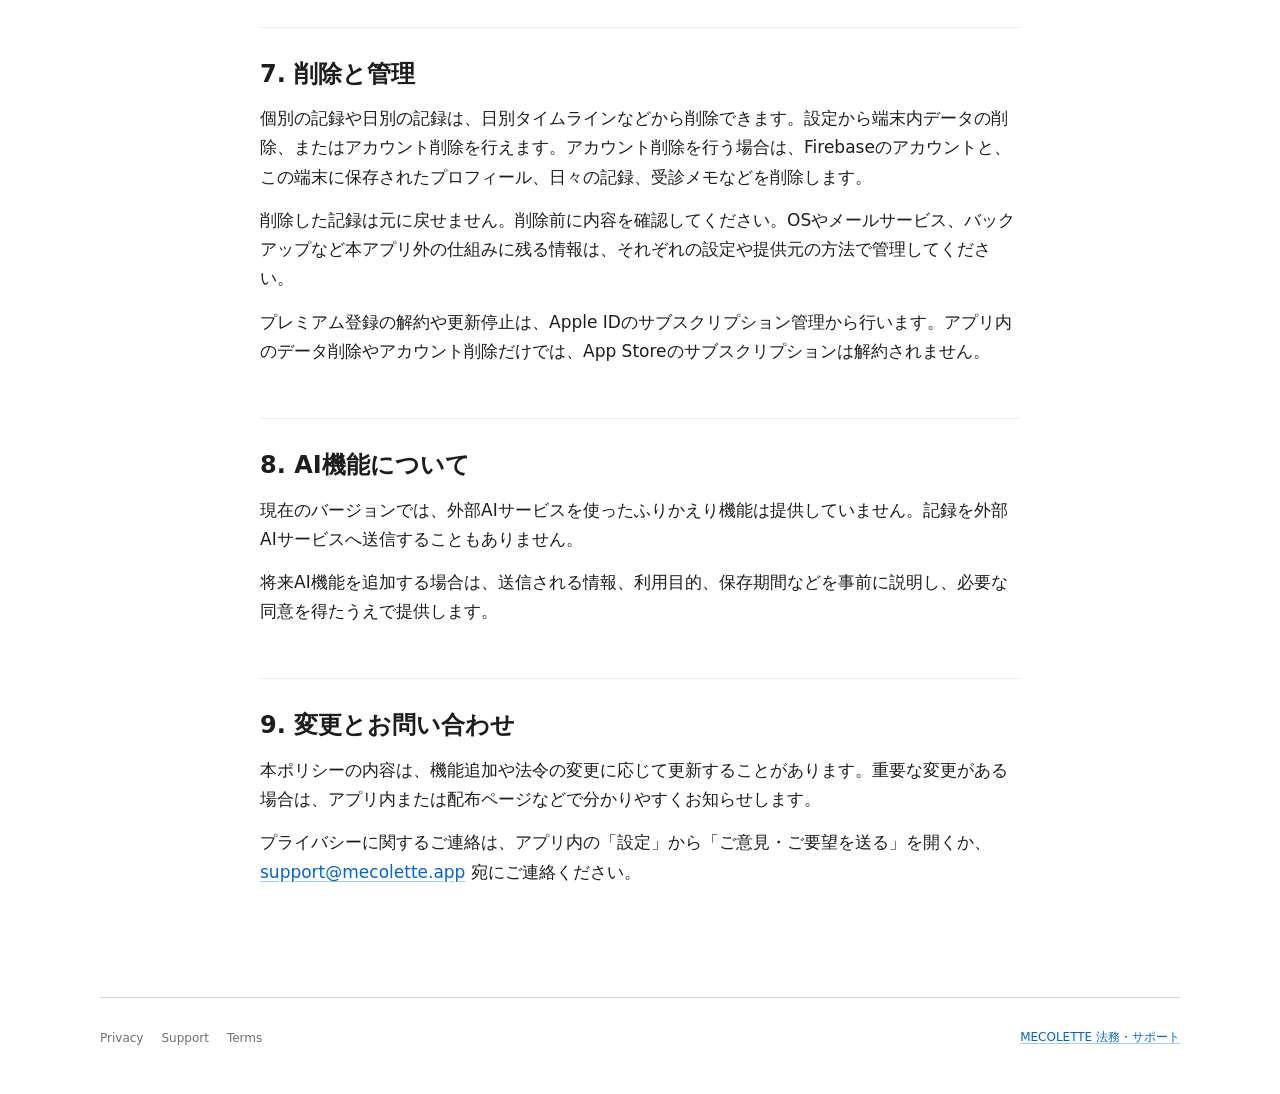
==== commit d9aad983: "Refresh legal site layout" ====
--- a/privacy/index.html
+++ b/privacy/index.html
@@ -27,61 +27,78 @@
     </header>
 
     <main class="page">
-      <article class="panel">
+      <article class="document">
         <p class="eyebrow">Privacy Policy</p>
         <h1>プライバシーポリシー</h1>
         <p class="lead">MECOLETTE（メコレ）では、アカウント情報と、便・症状・食事・生活・通院・薬メモなど健康に関する個人的な記録を扱います。日々の健康記録は、現在のバージョンでは端末内に保存されます。</p>
         <p class="meta">制定日：2026年5月23日 / 最終更新日：2026年5月29日</p>
 
-        <h2>1. 基本方針</h2>
+        <nav class="toc" aria-label="プライバシーポリシーの目次">
+          <a href="#privacy-basic">1. 基本方針</a>
+          <a href="#privacy-data">2. 扱う情報</a>
+          <a href="#privacy-purpose">3. 利用目的</a>
+          <a href="#privacy-storage">4. 保存場所と外部送信</a>
+          <a href="#privacy-third-party">5. 第三者提供</a>
+          <a href="#privacy-notification">6. 通知</a>
+          <a href="#privacy-delete">7. 削除と管理</a>
+          <a href="#privacy-ai">8. AI機能について</a>
+          <a href="#privacy-contact">9. 変更とお問い合わせ</a>
+        </nav>
+
+        <h2 id="privacy-basic">1. 基本方針</h2>
         <p>MECOLETTEは、IBD・おなかが弱い方のための記録アプリです。日々の記録を残し、受診時に説明しやすくするために使えます。</p>
         <p>記録には健康状態や生活に関する個人的な内容が含まれるため、必要な情報だけを扱い、利用者ご自身が内容を確認・削除できることを大切にします。</p>
 
-        <h2>2. 扱う情報</h2>
+        <h2 id="privacy-data">2. 扱う情報</h2>
         <p>本アプリでは、利用者が入力した情報を保存します。具体的には、プロフィール、診断名や気になる症状、便の回数や状態、腹痛や症状、食事、睡眠・ストレス・活動量、通院・薬メモ、受診メモ、食材メモなどです。</p>
         <p>登録せずに利用する場合は、この端末内で利用状態を管理します。アカウント登録またはログインでは、Firebase Authenticationを利用します。現在のログイン方法はメールアドレスとパスワード、Googleログイン、Appleログインで、認証に必要なメールアドレス、認証IDなどを扱います。パスワードは認証サービスの仕組みで扱われ、本アプリ内に平文で保存しません。</p>
         <p>プレミアム登録を利用する場合は、StoreKitとApp Storeの購入情報を使って、サブスクリプションの有効状態を確認します。支払い方法やカード番号はAppleが取り扱い、本アプリ提供者は取得しません。</p>
         <p>通知をONにした場合は、通知の種類ごとのON/OFF状態を端末内に保存します。ご意見・ご要望画面で入力したお名前、ふりがな、メールアドレス、内容は、メールアプリで文面を作成するために使います。</p>
 
-        <h2>3. 利用目的</h2>
+        <h2 id="privacy-purpose">3. 利用目的</h2>
         <p>保存された情報は、アプリ内で記録を表示すること、ふりかえりを作ること、受診時に伝える内容を整理すること、通知のON/OFFを管理すること、プレミアム機能の利用状態を確認することに使用します。</p>
         <p>登録なしの利用状態やアカウント情報は、本人の利用状態を確認すること、同じ利用者として利用できるようにすること、アカウント削除や登録への切り替えなどの管理を行うことに使用します。</p>
         <p>ご意見・ご要望画面で入力された内容は、メールアプリで文面を作成し、利用者が送信した場合にご連絡への対応のために使用します。</p>
         <p>本アプリは、記録をもとに診断、治療、予防、薬の判断、緊急時の自動判定を行うものではありません。</p>
 
-        <h2>4. 保存場所と外部送信</h2>
+        <h2 id="privacy-storage">4. 保存場所と外部送信</h2>
         <p>現在のバージョンでは、便・症状・食事・生活・通院・薬メモ・受診メモなどの日々の健康記録データは利用者の端末内に保存されます。本アプリ独自のクラウド同期、広告配信、アクセス解析、外部AIサービスへの記録送信は行いません。</p>
         <p>登録せずに利用する場合は、認証情報をFirebase Authenticationへ送信しません。ログインまたは登録のため、認証に必要な情報はFirebase Authenticationに送信されます。健康記録の本文をFirebase Authenticationへ保存するものではありません。</p>
         <p>プレミアム登録、購入、復元に必要な情報は、StoreKitとApp Storeの仕組みを通じて処理されます。本アプリは購入状態の確認に必要な範囲でサブスクリプションの有効状態を参照します。</p>
         <p>iCloudバックアップなど、端末やOSが提供するバックアップ機能の対象になるかどうかは、利用者の端末設定やOSの仕様によります。</p>
         <p>ご意見・ご要望画面で送信操作を行うと、端末のメールアプリが開きます。メールアプリで送信した場合のみ、入力内容が宛先へ送信されます。送信後のメールの保存、配送、取り扱いは利用者が使うメールサービスの設定やポリシーにも従います。</p>
 
-        <h2>5. 第三者提供</h2>
+        <h2 id="privacy-third-party">5. 第三者提供</h2>
         <p>本アプリは、端末内に保存された健康記録を、利用者の操作または同意なく第三者へ提供しません。</p>
         <p>認証に必要な情報はFirebase Authentication、Googleログイン、Appleログインなど、ログイン方法の提供元の仕様に基づいて取り扱われます。購入や復元に必要な情報はAppleのStoreKitとApp Storeの仕組みに基づいて取り扱われます。</p>
         <p>認証、購入状態の確認、ご連絡への対応などに必要な範囲で外部サービスを利用する場合は、本ポリシーと同等の保護が図られるよう取り扱います。</p>
         <p>法令に基づく場合、生命・身体の保護のために必要で本人の同意を得ることが難しい場合など、法令で認められる場合には、必要な範囲で情報を取り扱うことがあります。</p>
 
-        <h2>6. 通知</h2>
+        <h2 id="privacy-notification">6. 通知</h2>
         <p>通知をONにした場合、本アプリは端末の通知機能を使って、記録やふりかえりのきっかけをお知らせします。</p>
         <p>通知は端末の状態、OS設定、集中モード、通信環境などにより届かない場合があります。通知のON/OFFは設定画面から変更できます。</p>
 
-        <h2>7. 削除と管理</h2>
+        <h2 id="privacy-delete">7. 削除と管理</h2>
         <p>個別の記録や日別の記録は、日別タイムラインなどから削除できます。設定から端末内データの削除、またはアカウント削除を行えます。アカウント削除を行う場合は、Firebaseのアカウントと、この端末に保存されたプロフィール、日々の記録、受診メモなどを削除します。</p>
         <p>削除した記録は元に戻せません。削除前に内容を確認してください。OSやメールサービス、バックアップなど本アプリ外の仕組みに残る情報は、それぞれの設定や提供元の方法で管理してください。</p>
         <p>プレミアム登録の解約や更新停止は、Apple IDのサブスクリプション管理から行います。アプリ内のデータ削除やアカウント削除だけでは、App Storeのサブスクリプションは解約されません。</p>
 
-        <h2>8. AI機能について</h2>
+        <h2 id="privacy-ai">8. AI機能について</h2>
         <p>現在のバージョンでは、外部AIサービスを使ったふりかえり機能は提供していません。記録を外部AIサービスへ送信することもありません。</p>
         <p>将来AI機能を追加する場合は、送信される情報、利用目的、保存期間などを事前に説明し、必要な同意を得たうえで提供します。</p>
 
-        <h2>9. 変更とお問い合わせ</h2>
+        <h2 id="privacy-contact">9. 変更とお問い合わせ</h2>
         <p>本ポリシーの内容は、機能追加や法令の変更に応じて更新することがあります。重要な変更がある場合は、アプリ内または配布ページなどで分かりやすくお知らせします。</p>
         <p>プライバシーに関するご連絡は、アプリ内の「設定」から「ご意見・ご要望を送る」を開くか、<a href="mailto:support@mecolette.app">support@mecolette.app</a> 宛にご連絡ください。</p>
       </article>
     </main>
 
     <footer class="site-footer">
+      <nav class="footer-nav" aria-label="フッター">
+        <a href="../privacy/">Privacy</a>
+        <a href="../support/">Support</a>
+        <a href="../terms/">Terms</a>
+      </nav>
       <p><a href="../">MECOLETTE 法務・サポート</a></p>
     </footer>
   </body>
--- a/assets/styles.css
+++ b/assets/styles.css
@@ -5,8 +5,11 @@
   --canvas: #ffffff;
   --canvas-soft: #f5f5f7;
   --line: #d2d2d7;
+  --line-soft: #ececf0;
   --link: #0066cc;
-  --radius: 12px;
+  --focus: #0071e3;
+  --page: 1080px;
+  --measure: 760px;
 }
 
 * {
@@ -37,9 +40,15 @@
   text-decoration-color: currentColor;
 }
 
+a:focus-visible {
+  border-radius: 6px;
+  outline: 2px solid var(--focus);
+  outline-offset: 3px;
+}
+
 .site-header {
-  border-bottom: 1px solid var(--line);
-  background: rgba(255, 255, 255, 0.88);
+  background: rgba(255, 255, 255, 0.86);
+  border-bottom: 1px solid rgba(0, 0, 0, 0.08);
   backdrop-filter: saturate(180%) blur(20px);
   position: sticky;
   top: 0;
@@ -49,23 +58,22 @@
 .site-header__inner,
 .page,
 .site-footer {
-  width: min(100% - 40px, 920px);
+  max-width: var(--page);
+  width: calc(100% - 40px);
   margin: 0 auto;
 }
 
 .site-header__inner {
+  align-items: center;
   display: flex;
+  gap: 24px;
+  justify-content: space-between;
   min-height: 52px;
-  align-items: center;
-  justify-content: space-between;
-  gap: 20px;
 }
 
 .brand {
+  color: var(--ink);
   display: inline-flex;
-  align-items: center;
-  gap: 10px;
-  color: var(--ink);
   font-size: 14px;
   font-weight: 600;
   text-decoration: none;
@@ -73,7 +81,7 @@
 
 .brand__name {
   display: grid;
-  gap: 0;
+  gap: 1px;
   line-height: 1.15;
 }
 
@@ -83,161 +91,252 @@
   font-weight: 400;
 }
 
-.nav {
+.nav,
+.footer-nav {
   display: flex;
   flex-wrap: wrap;
   gap: 18px;
+}
+
+.nav {
   justify-content: flex-end;
 }
 
-.nav a {
+.nav a,
+.footer-nav a {
   color: var(--muted);
   font-size: 12px;
-  font-weight: 400;
-  padding: 6px 0;
+  line-height: 1;
+  min-height: 32px;
+  padding: 10px 0;
   text-decoration: none;
 }
 
 .nav a[aria-current="page"],
-.nav a:hover {
+.nav a:hover,
+.footer-nav a:hover {
   color: var(--ink);
 }
 
 .page {
-  padding: 72px 0 80px;
+  padding: 80px 0 96px;
+}
+
+.hero,
+.document {
+  max-width: var(--measure);
+  width: 100%;
 }
 
 .hero {
-  margin-bottom: 56px;
-  max-width: 760px;
+  margin: 0 auto 56px;
+  text-align: center;
+}
+
+.document {
+  margin: 0 auto;
 }
 
 .eyebrow {
   color: var(--muted);
   font-size: 13px;
   font-weight: 400;
-  margin: 0 0 14px;
+  margin: 0 0 16px;
 }
 
 h1 {
   color: var(--ink);
   font-size: 48px;
   font-weight: 600;
-  line-height: 1.14;
+  line-height: 1.12;
   margin: 0 0 18px;
+  overflow-wrap: anywhere;
 }
 
 h2 {
-  border-top: 1px solid var(--line);
+  border-top: 1px solid var(--line-soft);
   font-size: 24px;
   font-weight: 600;
   line-height: 1.35;
-  margin: 48px 0 14px;
+  margin: 52px 0 14px;
   padding-top: 30px;
-}
-
-h3 {
+  scroll-margin-top: 84px;
+}
+
+p {
+  overflow-wrap: anywhere;
+  margin: 0 0 14px;
+}
+
+ul {
+  margin: 0 0 18px;
+  padding-left: 1.35em;
+}
+
+li + li {
+  margin-top: 8px;
+}
+
+.lead {
+  color: var(--muted);
+  font-size: 21px;
+  line-break: strict;
+  line-height: 1.55;
+  margin-bottom: 0;
+  overflow-wrap: anywhere;
+}
+
+.meta {
+  color: var(--muted);
+  font-size: 14px;
+  margin: 24px 0 0;
+}
+
+.directory,
+.url-list,
+.toc {
+  border-bottom: 1px solid var(--line);
+  border-top: 1px solid var(--line);
+}
+
+.directory {
+  margin: 0 auto 56px;
+  max-width: var(--measure);
+  width: 100%;
+}
+
+.directory-row {
+  align-items: center;
+  border-bottom: 1px solid var(--line-soft);
+  color: var(--ink);
+  display: grid;
+  gap: 20px;
+  grid-template-columns: 170px 1fr auto;
+  min-height: 104px;
+  padding: 20px 0;
+  text-decoration: none;
+}
+
+.directory-row:last-child {
+  border-bottom: 0;
+}
+
+.directory-title {
   font-size: 18px;
   font-weight: 600;
-  margin: 28px 0 8px;
-}
-
-p {
-  margin: 0 0 14px;
-}
-
-ul {
-  margin: 0 0 18px;
-  padding-left: 1.3em;
-}
-
-li + li {
-  margin-top: 8px;
-}
-
-.lead {
-  color: var(--muted);
+}
+
+.directory-desc {
+  color: var(--muted);
+  font-size: 15px;
+  line-break: strict;
+  line-height: 1.55;
+  overflow-wrap: anywhere;
+}
+
+.directory-arrow {
+  color: var(--muted);
+  font-size: 22px;
+  line-height: 1;
+}
+
+.url-list {
+  margin: 0 auto;
+  max-width: var(--measure);
+  padding: 8px 0;
+  width: 100%;
+}
+
+.url-list h2 {
+  border-top: 0;
   font-size: 21px;
-  line-height: 1.55;
-  max-width: 48rem;
-}
-
-.panel {
-  background: transparent;
-  border: 0;
-  border-radius: 0;
-  padding: 0;
-}
-
-.link-grid {
+  margin: 0 0 4px;
+  padding-top: 0;
+}
+
+.url-item {
+  border-top: 1px solid var(--line-soft);
   display: grid;
-  gap: 0;
-  grid-template-columns: repeat(3, minmax(0, 1fr));
-  border-bottom: 1px solid var(--line);
-  border-top: 1px solid var(--line);
-  margin: 40px 0 56px;
-}
-
-.link-tile {
-  background: transparent;
-  border-right: 1px solid var(--line);
-  color: var(--ink);
-  display: block;
-  min-height: 136px;
-  padding: 22px 24px 24px 0;
+  gap: 18px;
+  grid-template-columns: 170px 1fr;
+  padding: 14px 0;
+}
+
+.url-item > * {
+  min-width: 0;
+}
+
+.url-item a {
+  overflow-wrap: anywhere;
+  word-break: break-all;
+}
+
+.mobile-break {
+  display: none;
+}
+
+.url-item:first-of-type {
+  border-top: 0;
+}
+
+.url-label {
+  color: var(--muted);
+  font-size: 14px;
+}
+
+.toc {
+  display: grid;
+  gap: 0 24px;
+  grid-template-columns: repeat(2, minmax(0, 1fr));
+  margin: 36px 0 48px;
+  padding: 8px 0;
+}
+
+.toc a {
+  border-top: 1px solid var(--line-soft);
+  color: var(--ink);
+  font-size: 14px;
+  line-height: 1.45;
+  min-height: 44px;
+  padding: 12px 0;
   text-decoration: none;
 }
 
-.link-tile:last-child {
-  border-right: 0;
-  padding-left: 24px;
-}
-
-.link-tile + .link-tile {
-  padding-left: 24px;
-}
-
-.link-tile strong {
-  display: block;
-  font-size: 18px;
-  font-weight: 600;
-  margin-bottom: 8px;
-}
-
-.link-tile span {
-  color: var(--muted);
-  display: block;
-  font-size: 14px;
-  line-height: 1.55;
-}
-
-.meta {
-  border-left: 2px solid var(--line);
-  color: var(--muted);
-  font-size: 14px;
-  margin: 28px 0 36px;
-  padding: 4px 0 4px 14px;
+.toc a:nth-child(-n + 2) {
+  border-top: 0;
+}
+
+.toc a:hover {
+  color: var(--link);
 }
 
 .notice {
   background: var(--canvas-soft);
   border: 1px solid var(--line);
-  border-radius: var(--radius);
-  padding: 20px 22px;
+  margin: 0 0 28px;
+  padding: 18px 20px;
 }
 
 .site-footer {
+  align-items: center;
   border-top: 1px solid var(--line);
   color: var(--muted);
+  display: flex;
   font-size: 12px;
+  gap: 20px;
+  justify-content: space-between;
   padding: 24px 0 40px;
+}
+
+.site-footer p {
+  margin: 0;
 }
 
 @media (max-width: 760px) {
   .site-header__inner {
     align-items: flex-start;
     flex-direction: column;
-    gap: 10px;
+    gap: 8px;
     padding: 14px 0;
   }
 
@@ -246,40 +345,61 @@
   }
 
   .page {
-    padding: 48px 0 64px;
+    padding: 56px 0 72px;
   }
 
   .hero {
     margin-bottom: 40px;
+    text-align: left;
+  }
+
+  .mobile-break {
+    display: inline;
   }
 
   h1 {
-    font-size: 34px;
+    font-size: 31px;
+    line-height: 1.18;
+  }
+
+  h2 {
+    font-size: 22px;
+    margin-top: 44px;
   }
 
   .lead {
     font-size: 18px;
   }
 
-  .link-grid {
+  .directory-row,
+  .url-item {
     grid-template-columns: 1fr;
-    margin-bottom: 44px;
-  }
-
-  .link-tile,
-  .link-tile + .link-tile,
-  .link-tile:last-child {
-    border-right: 0;
-    border-top: 1px solid var(--line);
+  }
+
+  .directory-row {
+    gap: 8px;
     min-height: auto;
     padding: 20px 0;
   }
 
-  .link-tile:first-child {
+  .directory-arrow {
+    display: none;
+  }
+
+  .toc {
+    grid-template-columns: 1fr;
+  }
+
+  .toc a:nth-child(-n + 2) {
+    border-top: 1px solid var(--line-soft);
+  }
+
+  .toc a:first-child {
     border-top: 0;
   }
 
-  .panel {
-    padding: 0;
-  }
-}
+  .site-footer {
+    align-items: flex-start;
+    flex-direction: column;
+  }
+}
